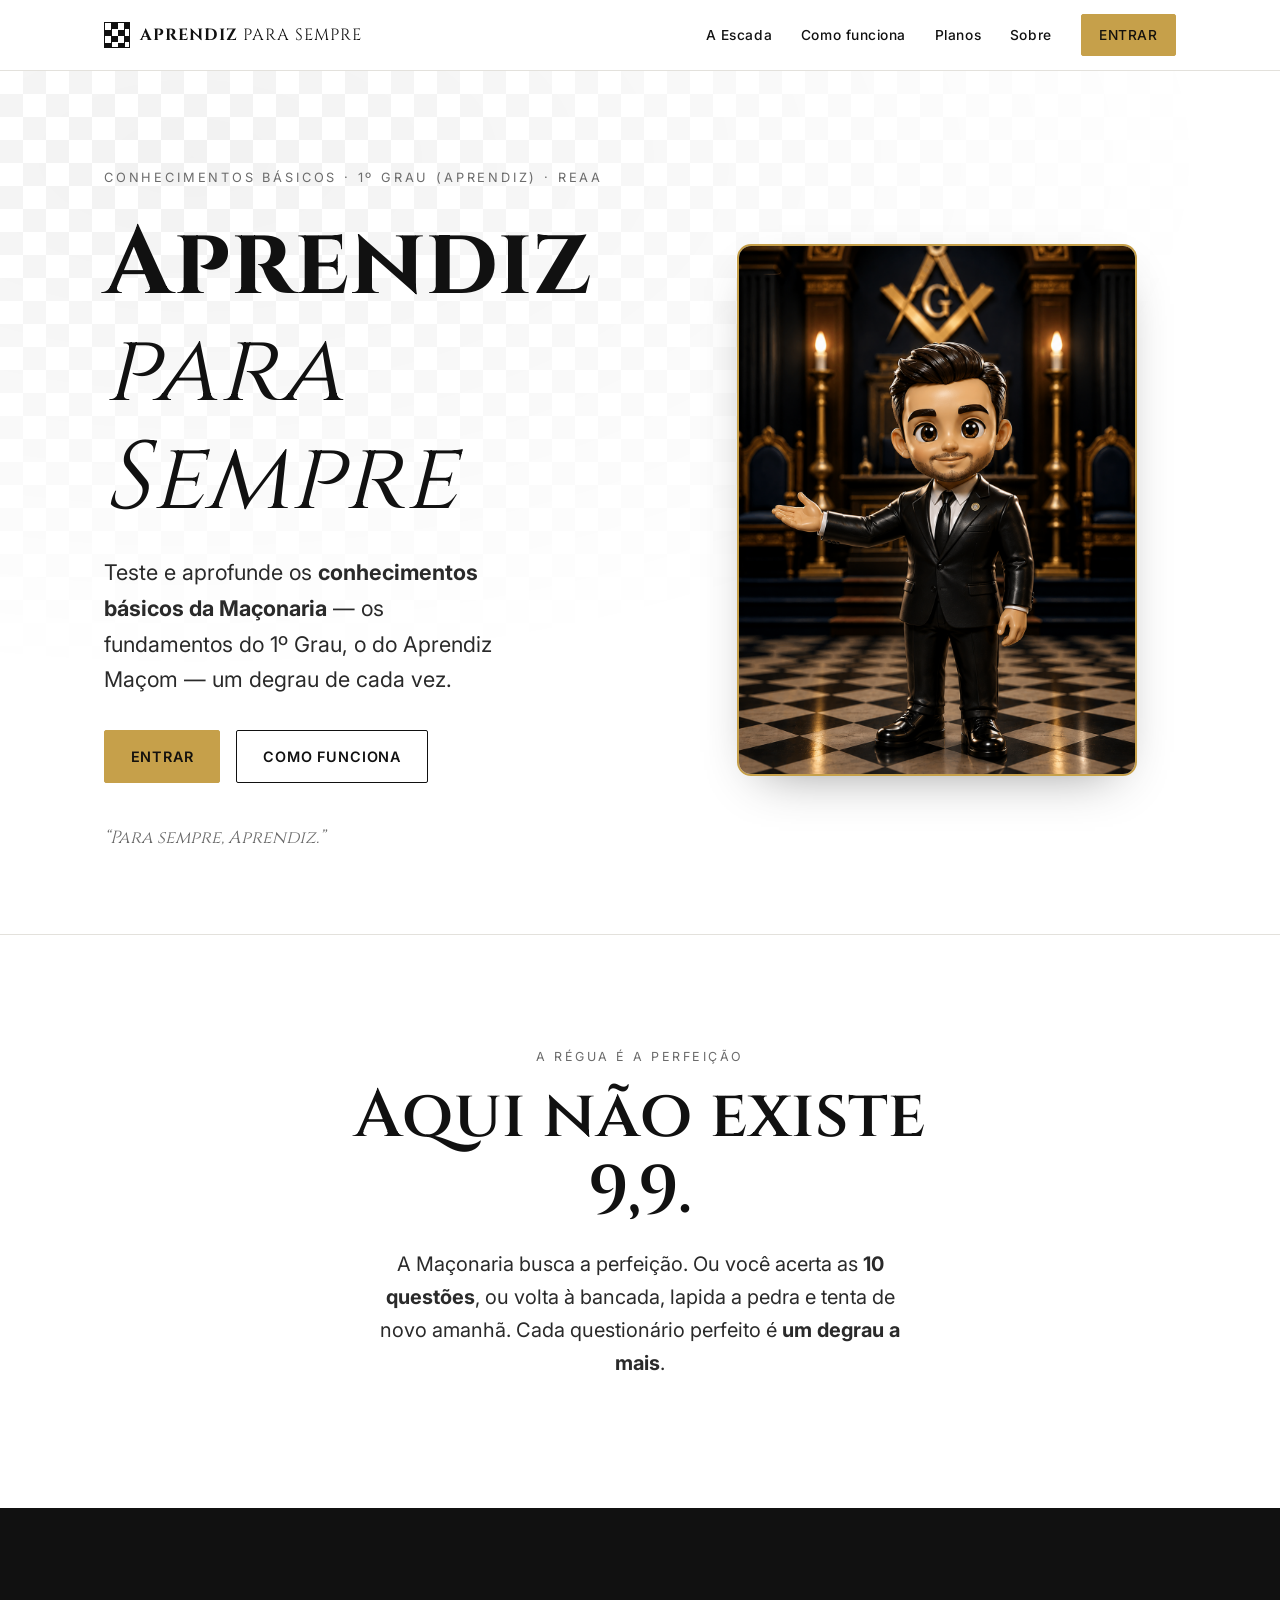
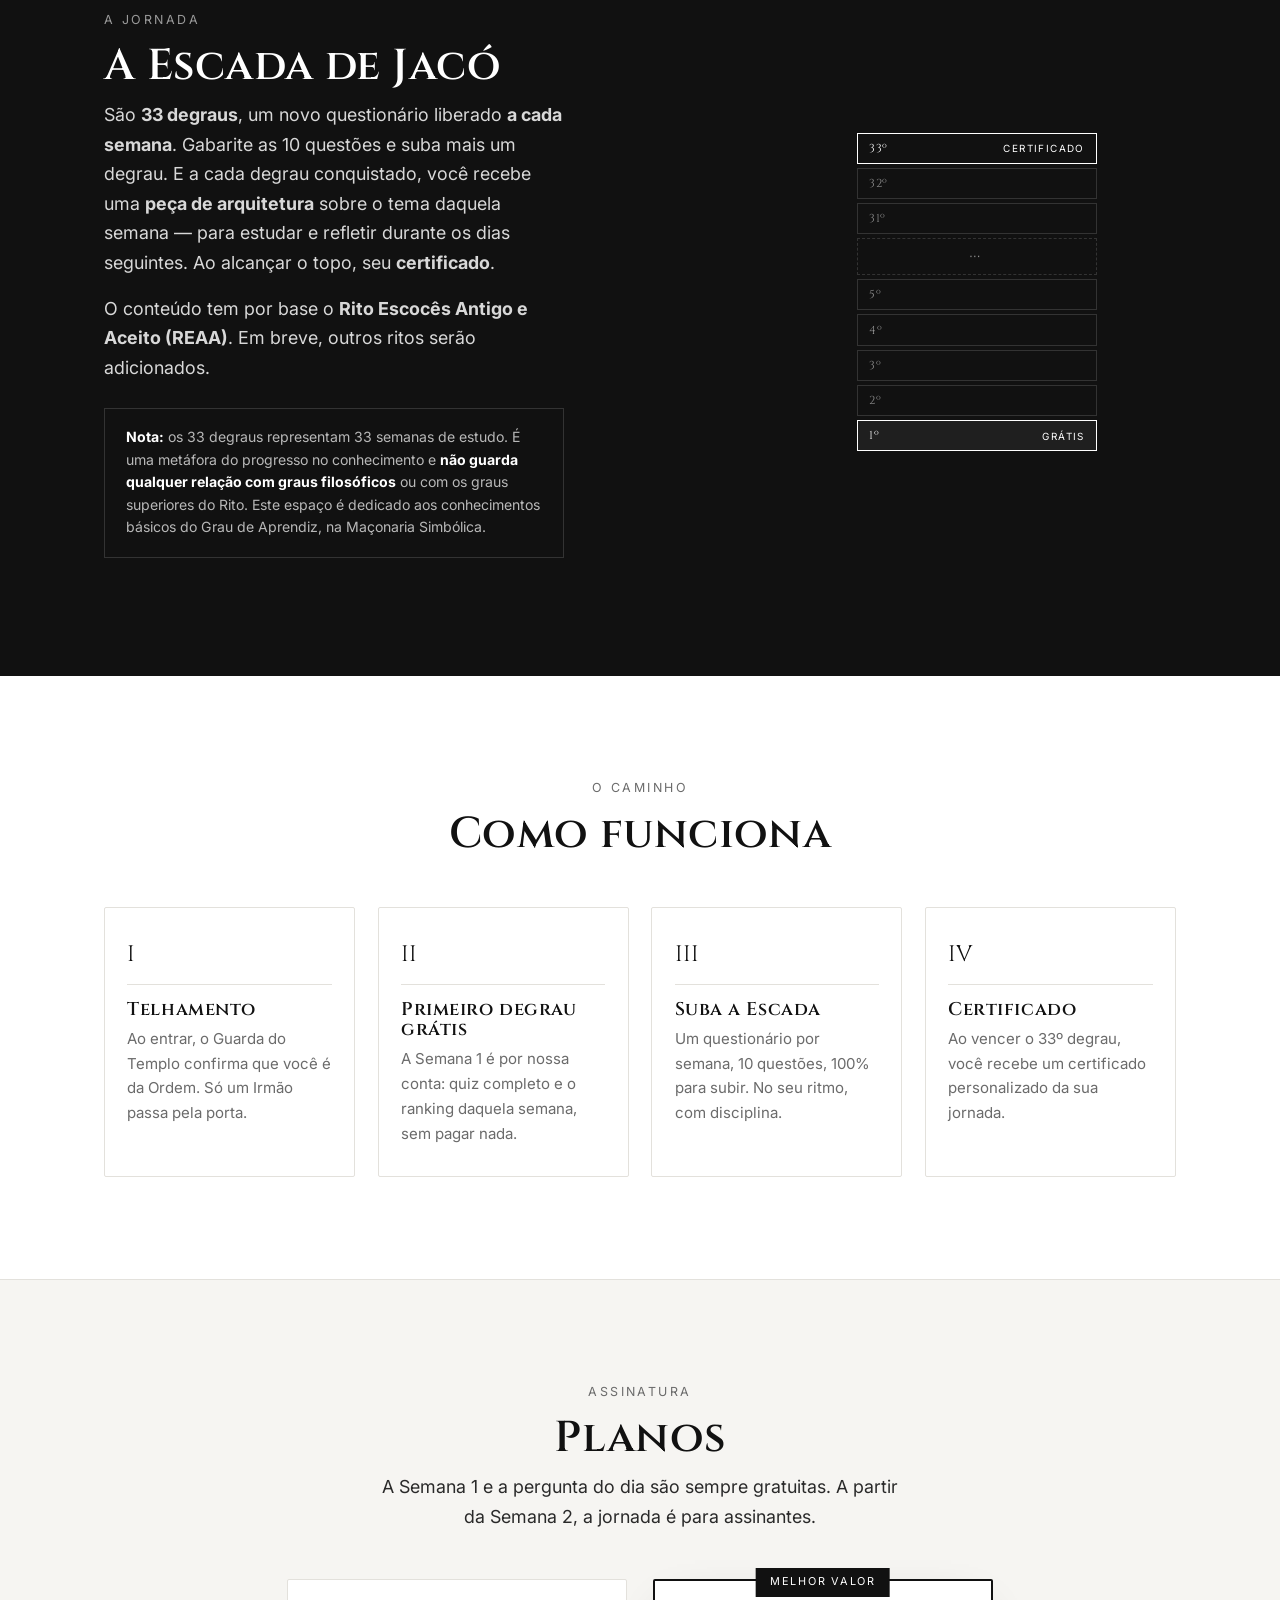
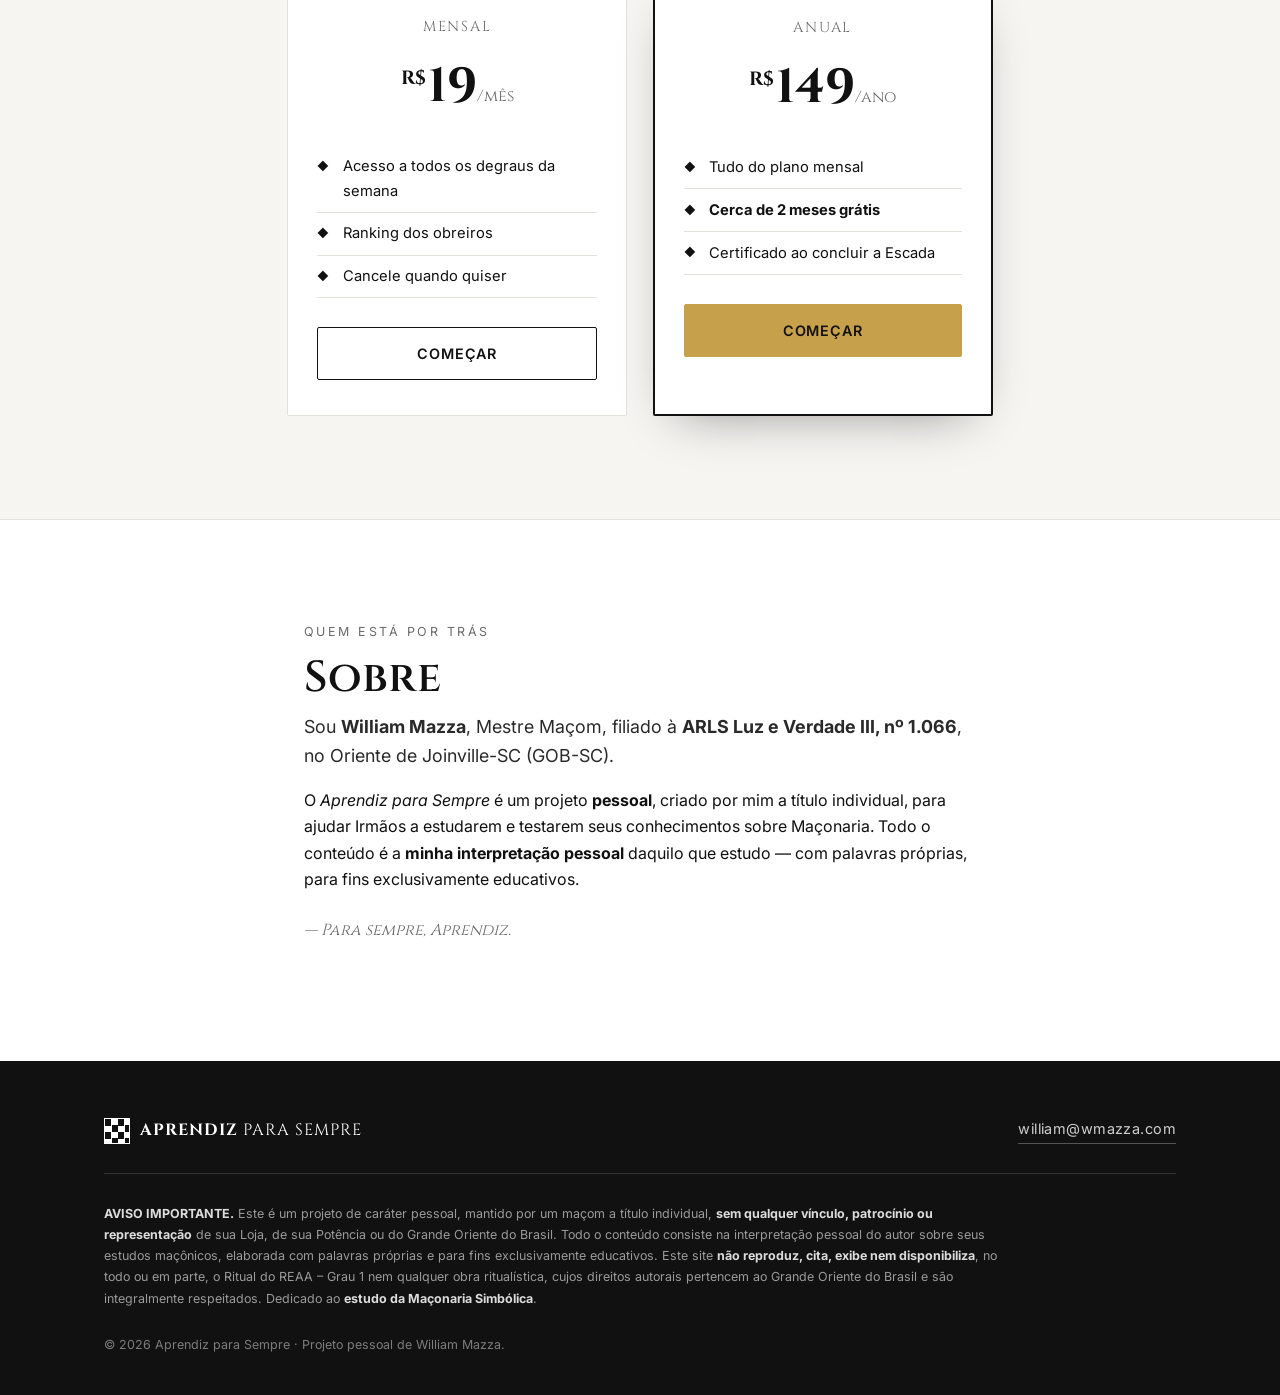
==== index.html @ 46feee05 "Aprendiz para Sempre — site inicial (landing + app)" ====
<!DOCTYPE html>
<html lang="pt-BR">
<head>
  <meta charset="UTF-8" />
  <meta name="viewport" content="width=device-width, initial-scale=1.0" />
  <title>Aprendiz para Sempre — Teste seus conhecimentos sobre Maçonaria</title>
  <meta name="description" content="Teste e aprofunde seus conhecimentos sobre Maçonaria, um degrau de cada vez. Projeto pessoal para Irmãos, dedicado ao estudo da Maçonaria Simbólica." />
  <link rel="icon" href="data:image/svg+xml,%3Csvg xmlns='http://www.w3.org/2000/svg' viewBox='0 0 100 100'%3E%3Crect width='100' height='100' fill='%23111'/%3E%3Crect width='50' height='50' fill='%23fff'/%3E%3Crect x='50' y='50' width='50' height='50' fill='%23fff'/%3E%3C/svg%3E" />
  <link rel="preconnect" href="https://fonts.googleapis.com" />
  <link rel="preconnect" href="https://fonts.gstatic.com" crossorigin />
  <link href="https://fonts.googleapis.com/css2?family=Cinzel:wght@400;600;700&family=Inter:wght@400;500;600;700&display=swap" rel="stylesheet" />
  <link rel="stylesheet" href="assets/css/styles.css" />
</head>
<body>
  <!-- ===== NAV ===== -->
  <header class="nav" id="top">
    <div class="container nav__inner">
      <a href="#top" class="brand" aria-label="Aprendiz para Sempre — início">
        <span class="brand__mark" aria-hidden="true"></span>
        <span class="brand__name">Aprendiz<span class="brand__thin"> para Sempre</span></span>
      </a>

      <nav class="nav__links" id="navLinks">
        <a href="#escada">A Escada</a>
        <a href="#como-funciona">Como funciona</a>
        <a href="#planos">Planos</a>
        <a href="#sobre">Sobre</a>
        <a href="app.html" class="btn btn--solid btn--sm">Entrar</a>
      </nav>

      <button class="nav__toggle" id="navToggle" aria-label="Abrir menu" aria-expanded="false">
        <span></span><span></span><span></span>
      </button>
    </div>
  </header>

  <!-- ===== HERO ===== -->
  <section class="hero">
    <div class="hero__mosaic" aria-hidden="true"></div>
    <div class="container hero__inner">
      <div class="hero__text">
        <p class="kicker">Conhecimentos básicos &middot; 1º Grau (Aprendiz) &middot; REAA</p>
        <h1 class="hero__title">Aprendiz<br /><em>para Sempre</em></h1>
        <p class="hero__lead">
          Teste e aprofunde os <strong>conhecimentos básicos da Maçonaria</strong> —
          os fundamentos do 1º Grau, o do Aprendiz Maçom — um degrau de cada vez.
        </p>
        <div class="hero__actions">
          <a href="app.html" class="btn btn--solid">Entrar</a>
          <a href="#como-funciona" class="btn btn--ghost">Como funciona</a>
        </div>
        <p class="hero__sig">“Para sempre, Aprendiz.”</p>
      </div>
      <div class="hero__art">
        <img src="assets/img/mascote.png" alt="Mascote do Aprendiz para Sempre — jovem maçom de terno com avental branco" />
      </div>
    </div>
  </section>

  <!-- ===== PERFEIÇÃO / 100% ===== -->
  <section class="section section--perfeicao">
    <div class="container narrow center">
      <p class="eyebrow">A régua é a perfeição</p>
      <h2 class="big-quote">Aqui não existe 9,9.</h2>
      <p class="lead">
        A Maçonaria busca a perfeição. Ou você acerta as <strong>10 questões</strong>,
        ou volta à bancada, lapida a pedra e tenta de novo amanhã.
        Cada questionário perfeito é <strong>um degrau a mais</strong>.
      </p>
    </div>
  </section>

  <!-- ===== ESCADA ===== -->
  <section class="section section--dark" id="escada">
    <div class="container escada">
      <div class="escada__text">
        <p class="eyebrow">A jornada</p>
        <h2>A Escada de Jacó</h2>
        <p class="lead">
          São <strong>33 degraus</strong>, um novo questionário liberado
          <strong>a cada semana</strong>. Gabarite as 10 questões e suba mais um degrau.
          E a cada degrau conquistado, você recebe uma <strong>peça de arquitetura</strong>
          sobre o tema daquela semana — para estudar e refletir durante os dias seguintes.
          Ao alcançar o topo, seu <strong>certificado</strong>.
        </p>
        <p class="lead">
          O conteúdo tem por base o <strong>Rito Escocês Antigo e Aceito (REAA)</strong>.
          Em breve, outros ritos serão adicionados.
        </p>
        <p class="fineprint">
          <strong>Nota:</strong> os 33 degraus representam 33 semanas de estudo.
          É uma metáfora do progresso no conhecimento e <strong>não guarda qualquer
          relação com graus filosóficos</strong> ou com os graus superiores do Rito.
          Este espaço é dedicado aos conhecimentos básicos do Grau de Aprendiz, na Maçonaria Simbólica.
        </p>
      </div>
      <div class="escada__ladder" aria-hidden="true">
        <div class="ladder" id="ladder"></div>
      </div>
    </div>
  </section>

  <!-- ===== COMO FUNCIONA ===== -->
  <section class="section" id="como-funciona">
    <div class="container">
      <div class="center">
        <p class="eyebrow">O caminho</p>
        <h2>Como funciona</h2>
      </div>
      <ol class="steps">
        <li class="step">
          <span class="step__num">I</span>
          <h3>Telhamento</h3>
          <p>Ao entrar, o Guarda do Templo confirma que você é da Ordem. Só um Irmão passa pela porta.</p>
        </li>
        <li class="step">
          <span class="step__num">II</span>
          <h3>Primeiro degrau grátis</h3>
          <p>A Semana 1 é por nossa conta: quiz completo e o ranking daquela semana, sem pagar nada.</p>
        </li>
        <li class="step">
          <span class="step__num">III</span>
          <h3>Suba a Escada</h3>
          <p>Um questionário por semana, 10 questões, 100% para subir. No seu ritmo, com disciplina.</p>
        </li>
        <li class="step">
          <span class="step__num">IV</span>
          <h3>Certificado</h3>
          <p>Ao vencer o 33º degrau, você recebe um certificado personalizado da sua jornada.</p>
        </li>
      </ol>
    </div>
  </section>

  <!-- ===== PLANOS ===== -->
  <section class="section section--muted" id="planos">
    <div class="container">
      <div class="center">
        <p class="eyebrow">Assinatura</p>
        <h2>Planos</h2>
        <p class="lead center-lead">A Semana 1 e a pergunta do dia são sempre gratuitas. A partir da Semana 2, a jornada é para assinantes.</p>
      </div>
      <div class="plans">
        <div class="plan">
          <p class="plan__name">Mensal</p>
          <p class="plan__price"><span class="plan__cur">R$</span>19<span class="plan__per">/mês</span></p>
          <ul class="plan__list">
            <li>Acesso a todos os degraus da semana</li>
            <li>Ranking dos obreiros</li>
            <li>Cancele quando quiser</li>
          </ul>
          <a href="app.html" class="btn btn--ghost">Começar</a>
        </div>
        <div class="plan plan--featured">
          <p class="plan__badge">Melhor valor</p>
          <p class="plan__name">Anual</p>
          <p class="plan__price"><span class="plan__cur">R$</span>149<span class="plan__per">/ano</span></p>
          <ul class="plan__list">
            <li>Tudo do plano mensal</li>
            <li><strong>Cerca de 2 meses grátis</strong></li>
            <li>Certificado ao concluir a Escada</li>
          </ul>
          <a href="app.html" class="btn btn--solid">Começar</a>
        </div>
      </div>
    </div>
  </section>

  <!-- ===== SOBRE ===== -->
  <section class="section" id="sobre">
    <div class="container narrow">
      <p class="eyebrow">Quem está por trás</p>
      <h2>Sobre</h2>
      <p class="lead">
        Sou <strong>William Mazza</strong>, Mestre Maçom, filiado à
        <strong>ARLS Luz e Verdade III, nº 1.066</strong>, no Oriente de Joinville-SC (GOB-SC).
      </p>
      <p>
        O <em>Aprendiz para Sempre</em> é um projeto <strong>pessoal</strong>, criado por mim a título
        individual, para ajudar Irmãos a estudarem e testarem seus conhecimentos sobre Maçonaria.
        Todo o conteúdo é a <strong>minha interpretação pessoal</strong> daquilo que estudo — com palavras
        próprias, para fins exclusivamente educativos.
      </p>
      <p class="sig-line">— Para sempre, Aprendiz.</p>
    </div>
  </section>

  <!-- ===== FOOTER / AVISO LEGAL ===== -->
  <footer class="footer">
    <div class="container">
      <div class="footer__top">
        <a href="#top" class="brand brand--footer">
          <span class="brand__mark" aria-hidden="true"></span>
          <span class="brand__name">Aprendiz<span class="brand__thin"> para Sempre</span></span>
        </a>
        <a href="mailto:william@wmazza.com" class="footer__mail">william@wmazza.com</a>
      </div>

      <p class="aviso">
        <strong>AVISO IMPORTANTE.</strong> Este é um projeto de caráter pessoal, mantido por um maçom a
        título individual, <strong>sem qualquer vínculo, patrocínio ou representação</strong> de sua Loja,
        de sua Potência ou do Grande Oriente do Brasil. Todo o conteúdo consiste na interpretação pessoal
        do autor sobre seus estudos maçônicos, elaborada com palavras próprias e para fins
        exclusivamente educativos. Este site <strong>não reproduz, cita, exibe nem disponibiliza</strong>,
        no todo ou em parte, o Ritual do REAA – Grau 1 nem qualquer obra ritualística, cujos direitos
        autorais pertencem ao Grande Oriente do Brasil e são integralmente respeitados. Dedicado
        ao <strong>estudo da Maçonaria Simbólica</strong>.
      </p>

      <p class="footer__legal">
        &copy; <span id="year"></span> Aprendiz para Sempre &middot; Projeto pessoal de William Mazza.
      </p>
    </div>
  </footer>

  <!-- toast -->
  <div class="toast" id="toast" role="status" aria-live="polite"></div>

  <script src="assets/js/main.js"></script>
</body>
</html>
---- assets/css/styles.css ----
/* =========================================================
   Aprendiz para Sempre — Piso Mosaico (preto & branco)
   ========================================================= */

:root {
  --ink: #111111;
  --ink-soft: #2a2a2a;
  --paper: #ffffff;
  --paper-warm: #f6f5f2;
  --gray: #6b6b6b;
  --gray-line: #e3e1dc;
  --gray-line-dark: #333333;
  --max: 1120px;

  --font-display: "Cinzel", Georgia, serif;
  --font-body: "Inter", system-ui, -apple-system, Segoe UI, Roboto, sans-serif;

  --shadow: 0 18px 50px -24px rgba(0, 0, 0, 0.45);
  --radius: 2px;

  --gold: #c6a04a;
  --gold-dark: #a9863a;
}

* { box-sizing: border-box; }

html { scroll-behavior: smooth; }

body {
  margin: 0;
  font-family: var(--font-body);
  color: var(--ink);
  background: var(--paper);
  line-height: 1.65;
  -webkit-font-smoothing: antialiased;
  text-rendering: optimizeLegibility;
}

h1, h2, h3 { font-family: var(--font-display); font-weight: 600; line-height: 1.12; letter-spacing: 0.01em; }
h2 { font-size: clamp(1.9rem, 4vw, 2.7rem); margin: 0 0 0.6rem; }
h3 { font-size: 1.15rem; margin: 0 0 0.4rem; letter-spacing: 0.03em; }
p { margin: 0 0 1rem; }
a { color: inherit; text-decoration: none; }

.container { width: 100%; max-width: var(--max); margin: 0 auto; padding: 0 1.5rem; }
.narrow { max-width: 720px; }
.center { text-align: center; }

/* ---------- Buttons ---------- */
.btn {
  display: inline-flex; align-items: center; justify-content: center;
  gap: 0.5rem;
  padding: 0.85rem 1.6rem;
  font-family: var(--font-body);
  font-weight: 600; font-size: 0.9rem;
  letter-spacing: 0.06em; text-transform: uppercase;
  border: 1.5px solid var(--ink);
  border-radius: var(--radius);
  cursor: pointer;
  transition: transform .15s ease, background .2s ease, color .2s ease;
}
.btn--sm { padding: 0.55rem 1.1rem; font-size: 0.78rem; }
.btn--solid { background: var(--gold); color: #14110d; border-color: var(--gold); }
.btn--solid:hover { transform: translateY(-2px); background: var(--gold-dark); border-color: var(--gold-dark); }
.btn--ghost { background: transparent; color: var(--ink); }
.btn--ghost:hover { background: var(--gold); color: #14110d; border-color: var(--gold); transform: translateY(-2px); }

/* ---------- Brand ---------- */
.brand { display: inline-flex; align-items: center; gap: 0.65rem; }
.brand__mark {
  width: 26px; height: 26px; flex: none;
  background:
    conic-gradient(var(--ink) 0 25%, var(--paper) 0 50%, var(--ink) 0 75%, var(--paper) 0 100%);
  background-size: 13px 13px;
  border: 1.5px solid var(--ink);
}
.brand__name { font-family: var(--font-display); font-weight: 700; letter-spacing: 0.06em; font-size: 1.02rem; text-transform: uppercase; }
.brand__thin { font-weight: 400; }

/* ---------- Nav ---------- */
.nav {
  position: sticky; top: 0; z-index: 50;
  background: rgba(255, 255, 255, 0.9);
  backdrop-filter: blur(10px);
  border-bottom: 1px solid var(--gray-line);
}
.nav__inner { display: flex; align-items: center; justify-content: space-between; height: 70px; }
.nav__links { display: flex; align-items: center; gap: 1.8rem; }
.nav__links a { font-size: 0.86rem; letter-spacing: 0.04em; font-weight: 500; }
.nav__links a:not(.btn):hover { opacity: 0.6; }
.nav__toggle { display: none; background: none; border: 0; cursor: pointer; padding: 8px; }
.nav__toggle span { display: block; width: 24px; height: 2px; background: var(--ink); margin: 5px 0; transition: 0.25s; }

/* ---------- Hero ---------- */
.hero { position: relative; overflow: hidden; border-bottom: 1px solid var(--gray-line); }
.hero__mosaic {
  position: absolute; inset: 0;
  background:
    repeating-conic-gradient(var(--ink) 0% 25%, var(--paper) 0% 50%);
  background-size: 46px 46px;
  opacity: 0.05;
  -webkit-mask-image: radial-gradient(120% 90% at 15% 10%, #000 0%, transparent 70%);
  mask-image: radial-gradient(120% 90% at 15% 10%, #000 0%, transparent 70%);
}
.hero__inner { position: relative; display: grid; grid-template-columns: 1.05fr 0.95fr; gap: clamp(2rem, 5vw, 4rem); align-items: center; padding: clamp(3rem, 8vw, 6rem) 1.5rem clamp(3rem, 7vw, 5rem); }
.hero__text { max-width: 560px; }
.hero__art { display: flex; justify-content: center; }
.hero__art img { width: 100%; max-width: 400px; display: block; border: 2px solid var(--gold); border-radius: 14px; box-shadow: var(--shadow); }
.kicker { font-size: 0.8rem; letter-spacing: 0.22em; text-transform: uppercase; color: var(--gray); margin-bottom: 1.4rem; }
.hero__title { font-size: clamp(3rem, 9vw, 6rem); font-weight: 700; margin: 0 0 1.4rem; }
.hero__title em { font-weight: 400; font-style: italic; }
.hero__lead { font-size: clamp(1.05rem, 2.3vw, 1.35rem); max-width: 30ch; color: var(--ink-soft); margin-bottom: 2rem; }
.hero__actions { display: flex; flex-wrap: wrap; gap: 1rem; margin-bottom: 2.6rem; }
.hero__sig { font-family: var(--font-display); font-style: italic; font-size: 1.1rem; color: var(--gray); margin: 0; }

/* ---------- Sections ---------- */
.section { padding: clamp(3.5rem, 8vw, 6.5rem) 0; }
.eyebrow { font-size: 0.78rem; letter-spacing: 0.2em; text-transform: uppercase; color: var(--gray); margin-bottom: 0.7rem; }
.lead { font-size: 1.12rem; color: var(--ink-soft); }
.center-lead { max-width: 48ch; margin: 0.5rem auto 0; }
.section--muted { background: var(--paper-warm); border-top: 1px solid var(--gray-line); border-bottom: 1px solid var(--gray-line); }

/* Perfeição */
.section--perfeicao { padding: clamp(3.5rem, 9vw, 7rem) 0; }
.big-quote { font-size: clamp(2.4rem, 7vw, 4.2rem); margin-bottom: 1.2rem; }
.section--perfeicao .lead { font-size: 1.25rem; max-width: 40ch; margin-inline: auto; }

/* ---------- Escada (dark) ---------- */
.section--dark { background: var(--ink); color: var(--paper); }
.section--dark .eyebrow { color: #9a9a9a; }
.section--dark .lead { color: #d8d8d8; }
.escada { display: grid; grid-template-columns: 1.2fr 0.8fr; gap: clamp(2rem, 6vw, 5rem); align-items: center; }
.escada__text { max-width: 46ch; }
.fineprint {
  margin-top: 1.6rem; padding: 1.1rem 1.3rem;
  border: 1px solid var(--gray-line-dark);
  font-size: 0.88rem; color: #b8b8b8; line-height: 1.6;
}
.fineprint strong { color: #fff; }

/* Ladder graphic */
.escada__ladder { display: flex; justify-content: center; }
.ladder { display: flex; flex-direction: column-reverse; gap: 4px; width: 100%; max-width: 240px; }
.rung {
  display: flex; align-items: center; justify-content: space-between;
  padding: 0.32rem 0.7rem;
  border: 1px solid var(--gray-line-dark);
  font-size: 0.72rem; letter-spacing: 0.05em; color: #8f8f8f;
  transition: 0.3s;
}
.rung__n { font-family: var(--font-display); }
.rung--free { border-color: #fff; color: #fff; background: rgba(255,255,255,0.06); }
.rung--top { border-color: #fff; color: #fff; }
.rung--gap { justify-content: center; border-style: dashed; color: #8f8f8f; letter-spacing: 0.35em; padding: 0.5rem; }
.rung__tag { font-size: 0.62rem; letter-spacing: 0.14em; text-transform: uppercase; }

/* ---------- Steps ---------- */
.steps { list-style: none; padding: 0; margin: 3rem 0 0; display: grid; grid-template-columns: repeat(4, 1fr); gap: 1.4rem; }
.step { padding: 1.8rem 1.4rem; border: 1px solid var(--gray-line); border-radius: var(--radius); background: var(--paper); }
.step__num { font-family: var(--font-display); font-size: 1.4rem; display: block; margin-bottom: 0.9rem; padding-bottom: 0.7rem; border-bottom: 1px solid var(--gray-line); }
.step p { margin: 0; color: var(--gray); font-size: 0.94rem; }

/* ---------- Plans ---------- */
.plans { display: grid; grid-template-columns: repeat(2, minmax(0, 340px)); gap: 1.6rem; justify-content: center; margin-top: 3rem; }
.plan { position: relative; padding: 2.2rem 1.8rem; border: 1px solid var(--gray-line); border-radius: var(--radius); background: var(--paper); text-align: center; }
.plan--featured { border: 2px solid var(--ink); box-shadow: var(--shadow); }
.plan__badge { position: absolute; top: -0.85rem; left: 50%; transform: translateX(-50%); background: var(--ink); color: var(--paper); font-size: 0.68rem; letter-spacing: 0.16em; text-transform: uppercase; padding: 0.35rem 0.9rem; }
.plan__name { font-family: var(--font-display); letter-spacing: 0.12em; text-transform: uppercase; font-size: 0.9rem; color: var(--gray); margin-bottom: 0.5rem; }
.plan__price { font-family: var(--font-display); font-size: 3rem; font-weight: 700; margin: 0 0 1.2rem; }
.plan__cur { font-size: 1.2rem; vertical-align: super; margin-right: 2px; }
.plan__per { font-size: 1rem; font-weight: 400; color: var(--gray); }
.plan__list { list-style: none; padding: 0; margin: 0 0 1.8rem; text-align: left; }
.plan__list li { padding: 0.55rem 0 0.55rem 1.6rem; border-bottom: 1px solid var(--gray-line); font-size: 0.92rem; position: relative; }
.plan__list li::before { content: "◆"; position: absolute; left: 0; font-size: 0.7rem; top: 0.7rem; }
.plan .btn { width: 100%; }

/* ---------- Sobre ---------- */
.sig-line { font-family: var(--font-display); font-style: italic; color: var(--gray); margin-top: 1.5rem; }

/* ---------- Footer ---------- */
.footer { background: var(--ink); color: #cfcfcf; padding: 3.5rem 0 2.5rem; }
.footer__top { display: flex; flex-wrap: wrap; align-items: center; justify-content: space-between; gap: 1rem; padding-bottom: 1.8rem; border-bottom: 1px solid var(--gray-line-dark); margin-bottom: 1.8rem; }
.footer .brand__name, .footer .brand__mark { color: #fff; }
.footer .brand__mark { border-color: #fff; background: conic-gradient(#fff 0 25%, var(--ink) 0 50%, #fff 0 75%, var(--ink) 0 100%); background-size: 13px 13px; }
.footer .brand__name { color: #fff; }
.footer__mail { font-size: 0.9rem; letter-spacing: 0.03em; border-bottom: 1px solid #555; padding-bottom: 2px; }
.footer__mail:hover { color: #fff; border-color: #fff; }
.aviso { font-size: 0.78rem; line-height: 1.7; color: #9a9a9a; max-width: 900px; }
.aviso strong { color: #dcdcdc; }
.footer__legal { font-size: 0.78rem; color: #7c7c7c; margin: 1.6rem 0 0; }

/* ---------- Toast ---------- */
.toast {
  position: fixed; left: 50%; bottom: 2rem; transform: translate(-50%, 2rem);
  background: var(--ink); color: #fff; padding: 0.9rem 1.4rem;
  font-size: 0.88rem; border: 1px solid #fff; border-radius: var(--radius);
  opacity: 0; pointer-events: none; transition: 0.3s; z-index: 100; max-width: 90vw; text-align: center;
}
.toast.show { opacity: 1; transform: translate(-50%, 0); }

/* ---------- Responsive ---------- */
@media (max-width: 860px) {
  .hero__inner { grid-template-columns: 1fr; text-align: center; }
  .hero__text { max-width: none; margin-inline: auto; }
  .hero__actions { justify-content: center; }
  .hero__lead { margin-inline: auto; }
  .hero__art img { max-width: 280px; }
  .escada { grid-template-columns: 1fr; }
  .escada__ladder { order: -1; }
  .ladder { max-width: 300px; margin-inline: auto; }
  .steps { grid-template-columns: repeat(2, 1fr); }
}
@media (max-width: 720px) {
  .nav__toggle { display: block; }
  .nav__links {
    position: absolute; top: 70px; left: 0; right: 0;
    flex-direction: column; align-items: stretch; gap: 0;
    background: var(--paper); border-bottom: 1px solid var(--gray-line);
    padding: 0.5rem 1.5rem 1.2rem;
    display: none;
  }
  .nav__links.open { display: flex; }
  .nav__links a { padding: 0.85rem 0; border-bottom: 1px solid var(--gray-line); }
  .nav__links .btn { margin-top: 0.8rem; }
}
@media (max-width: 520px) {
  .steps { grid-template-columns: 1fr; }
  .plans { grid-template-columns: 1fr; }
  .brand__thin { display: none; }
}

/* ---------- Dark mode (o mosaico se inverte) ---------- */
@media (prefers-color-scheme: dark) {
  :root {
    --ink: #f2f0ec; --ink-soft: #d6d3cd; --paper: #0e0e0e; --paper-warm: #161616;
    --gray: #9a9a9a; --gray-line: #2a2a2a; --gray-line-dark: #d0cec9;
  }
  body { background: var(--paper); }
  .nav { background: rgba(14,14,14,0.9); }
  .section--dark { background: #f2f0ec; color: #111; }
  .section--dark .lead { color: #333; }
  .section--dark .eyebrow { color: #555; }
  .fineprint { border-color: #ccc; color: #444; }
  .fineprint strong { color: #000; }
  .rung { border-color: #bbb; color: #555; }
  .rung--free, .rung--top { border-color: #111; color: #111; }
  .footer { background: #050505; }
  .step, .plan { background: #151515; }
  .app__card { background: #151515; }
  .app__form input, .app__input, .app__form fieldset { background: #111; }
}

/* ===================== APP (Porta do Templo) ===================== */
.app { min-height: calc(100vh - 71px); display: flex; align-items: flex-start; justify-content: center; padding: clamp(2rem, 6vw, 4.5rem) 1.5rem; }
.app__state[hidden] { display: none; }
.app__card { width: 100%; max-width: 460px; border: 1px solid var(--gray-line); border-radius: 12px; padding: clamp(1.8rem, 4vw, 2.6rem); background: var(--paper); box-shadow: var(--shadow); }
.app__card--wide { max-width: 620px; }
.app__title { font-size: clamp(1.6rem, 4vw, 2.2rem); margin: 0.3rem 0 0.5rem; }
.app__lead { color: var(--ink-soft); }
.app__hint { font-weight: 400; color: var(--gray); font-size: 0.85em; }
.app__link { border-bottom: 1px solid var(--gold); }
.btn-full { width: 100%; }

.app__divider { display: flex; align-items: center; gap: 0.8rem; color: var(--gray); font-size: 0.8rem; margin: 1.2rem 0; }
.app__divider::before, .app__divider::after { content: ""; height: 1px; background: var(--gray-line); flex: 1; }
.app__form-inline { display: flex; flex-direction: column; gap: 0.7rem; }
.app__input,
.app__form input[type="text"],
.app__form input[type="email"],
.app__form input[type="number"] {
  width: 100%; padding: 0.8rem 0.9rem; border: 1.5px solid var(--gray-line);
  border-radius: var(--radius); font-family: var(--font-body); font-size: 1rem;
  background: var(--paper); color: var(--ink);
}
.app__input:focus, .app__form input:focus { outline: none; border-color: var(--gold); }
.app__msg { font-size: 0.9rem; color: var(--gray); margin-top: 0.9rem; min-height: 1.2em; }

.app__form { display: flex; flex-direction: column; gap: 1.1rem; margin-top: 0.5rem; }
.app__form > label { display: flex; flex-direction: column; gap: 0.35rem; font-size: 0.9rem; font-weight: 500; }
.app__row { display: grid; grid-template-columns: 2fr 1fr; gap: 1rem; }
.app__form fieldset { border: 1px solid var(--gray-line); border-radius: var(--radius); padding: 0.6rem 1rem 0.9rem; margin: 0; }
.app__form legend { font-size: 0.78rem; letter-spacing: 0.08em; text-transform: uppercase; color: var(--gray); padding: 0 0.4rem; }
.opt { display: flex; align-items: center; gap: 0.6rem; padding: 0.45rem 0; font-weight: 400; cursor: pointer; }
.opt input, .tel-opt input, .app__check input { accent-color: var(--gold); flex: none; }
.app__check { display: flex; align-items: center; gap: 0.6rem; font-weight: 400; cursor: pointer; }

.tel-progress { font-size: 0.8rem; letter-spacing: 0.08em; text-transform: uppercase; color: var(--gray); margin-bottom: 0.6rem; }
.tel-timerbar { height: 4px; background: var(--gray-line); border-radius: 2px; overflow: hidden; margin-bottom: 1.4rem; }
.tel-timerbar span { display: block; height: 100%; width: 100%; background: var(--gold); }
.tel-question { font-family: var(--font-display); font-size: 1.25rem; margin-bottom: 1.1rem; }
.tel-opts { display: flex; flex-direction: column; gap: 0.5rem; }
.tel-opt { display: flex; align-items: center; gap: 0.7rem; padding: 0.8rem 1rem; border: 1.5px solid var(--gray-line); border-radius: var(--radius); cursor: pointer; transition: border-color 0.15s ease; }
.tel-opt:hover { border-color: var(--gold); }
.app__sig { font-family: var(--font-display); font-style: italic; color: var(--gray); margin-top: 1.4rem; }

.app__form select {
  width: 100%; padding: 0.8rem 0.9rem; border: 1.5px solid var(--gray-line);
  border-radius: var(--radius); font-family: var(--font-body); font-size: 1rem;
  background: var(--paper); color: var(--ink);
}
.app__form select:focus { outline: none; border-color: var(--gold); }
@media (prefers-color-scheme: dark) { .app__form select { background: #111; } }

@media (max-width: 520px) { .app__row { grid-template-columns: 1fr; } }

/* ===== Escada (hub) ===== */
.app__subtitle { font-family: var(--font-display); font-size: 1.25rem; margin: 2rem 0 0.9rem; }
.escada-app { display: flex; flex-direction: column; gap: 6px; margin: 1.2rem 0 1rem; }
.deg { display: flex; align-items: center; gap: 1rem; padding: 0.7rem 1rem; border: 1.5px solid var(--gray-line); border-radius: var(--radius); font-size: 0.9rem; }
.deg__n { font-family: var(--font-display); font-weight: 600; min-width: 3.2ch; }
.deg__label { color: var(--gray); font-size: 0.85rem; flex: 1; }
.deg__free { font-size: 0.62rem; text-transform: uppercase; letter-spacing: 0.1em; border: 1px solid var(--gold); color: var(--gold); padding: 0.1rem 0.4rem; border-radius: 2px; }
.deg__free--hidden { visibility: hidden; }
.deg--aprovado { border-color: var(--gold); background: rgba(198, 160, 74, 0.12); }
.deg--aprovado .deg__label { color: var(--gold); }
.deg--disponivel { border-color: var(--ink); cursor: pointer; transition: 0.15s; }
.deg--disponivel:hover { background: var(--ink); }
.deg--disponivel:hover .deg__n, .deg--disponivel:hover .deg__label { color: var(--paper); }
.deg--cooldown { opacity: 0.6; }
.deg--bloqueado_semana { opacity: 0.4; border-style: dashed; }
.deg--bloqueado_pago { opacity: 0.75; }

.rankrow { display: flex; align-items: center; gap: 0.8rem; padding: 0.7rem 0.2rem; border-bottom: 1px solid var(--gray-line); }
.rankrow__pos { font-family: var(--font-display); color: var(--gold); font-weight: 600; min-width: 2.6ch; }
.rankrow__main { flex: 1; min-width: 0; }
.rankrow__name { font-weight: 500; }
.rankrow__grau { font-size: 0.62rem; text-transform: uppercase; letter-spacing: 0.08em; color: var(--gray); border: 1px solid var(--gray-line); padding: 0.05rem 0.35rem; border-radius: 2px; margin-left: 0.3rem; white-space: nowrap; }
.rankrow__meta { font-size: 0.78rem; color: var(--gray); margin-top: 0.15rem; }
.rankrow__score { text-align: right; font-size: 0.75rem; color: var(--gray); white-space: nowrap; }
.rankrow__score strong { display: block; font-family: var(--font-display); font-size: 1.1rem; color: var(--ink); }
.rankrow__score span { display: block; margin-top: 0.15rem; }

/* ===== Abas do hub ===== */
.hubtabs { display: flex; gap: 0.2rem; border-bottom: 1px solid var(--gray-line); margin: 1.3rem 0 1.4rem; flex-wrap: wrap; }
.hubtab { background: none; border: none; padding: 0.7rem 0.9rem; font-family: var(--font-body); font-size: 0.9rem; font-weight: 500; color: var(--gray); cursor: pointer; border-bottom: 2px solid transparent; margin-bottom: -1px; }
.hubtab:hover { color: var(--ink); }
.hubtab.is-active { color: var(--ink); border-bottom-color: var(--gold); }
.hubpanel[hidden] { display: none; }

/* ===== Peças de arquitetura ===== */
.pecas { display: flex; flex-direction: column; gap: 0.5rem; margin-top: 1rem; }
.peca { display: flex; align-items: center; gap: 0.8rem; padding: 0.8rem 1rem; border: 1px solid var(--gray-line); border-radius: var(--radius); }
.peca__n { font-family: var(--font-display); font-weight: 600; min-width: 7.5ch; }
.peca__t { flex: 1; color: var(--ink-soft); font-size: 0.9rem; }
.peca__s { font-size: 0.68rem; text-transform: uppercase; letter-spacing: 0.08em; color: var(--gray); white-space: nowrap; }
.peca[data-peca] { cursor: pointer; transition: border-color 0.15s ease; }
.peca[data-peca]:hover { border-color: var(--gold); }
.peca-texto { margin-top: 1.3rem; line-height: 1.75; }
.peca-texto h3 { font-family: var(--font-display); font-size: 1.2rem; margin: 1.5rem 0 0.7rem; }
.peca-texto h4 { font-size: 1rem; margin: 1.3rem 0 0.4rem; }
.peca-texto p { margin: 0 0 1rem; color: var(--ink-soft); }
.peca-texto hr { border: none; border-top: 1px solid var(--gray-line); margin: 1.5rem 0; }
.peca-nota { font-size: 0.8rem; font-style: italic; color: var(--gray); margin: 1.2rem 0 0; padding-top: 0.8rem; border-top: 1px solid var(--gray-line); }
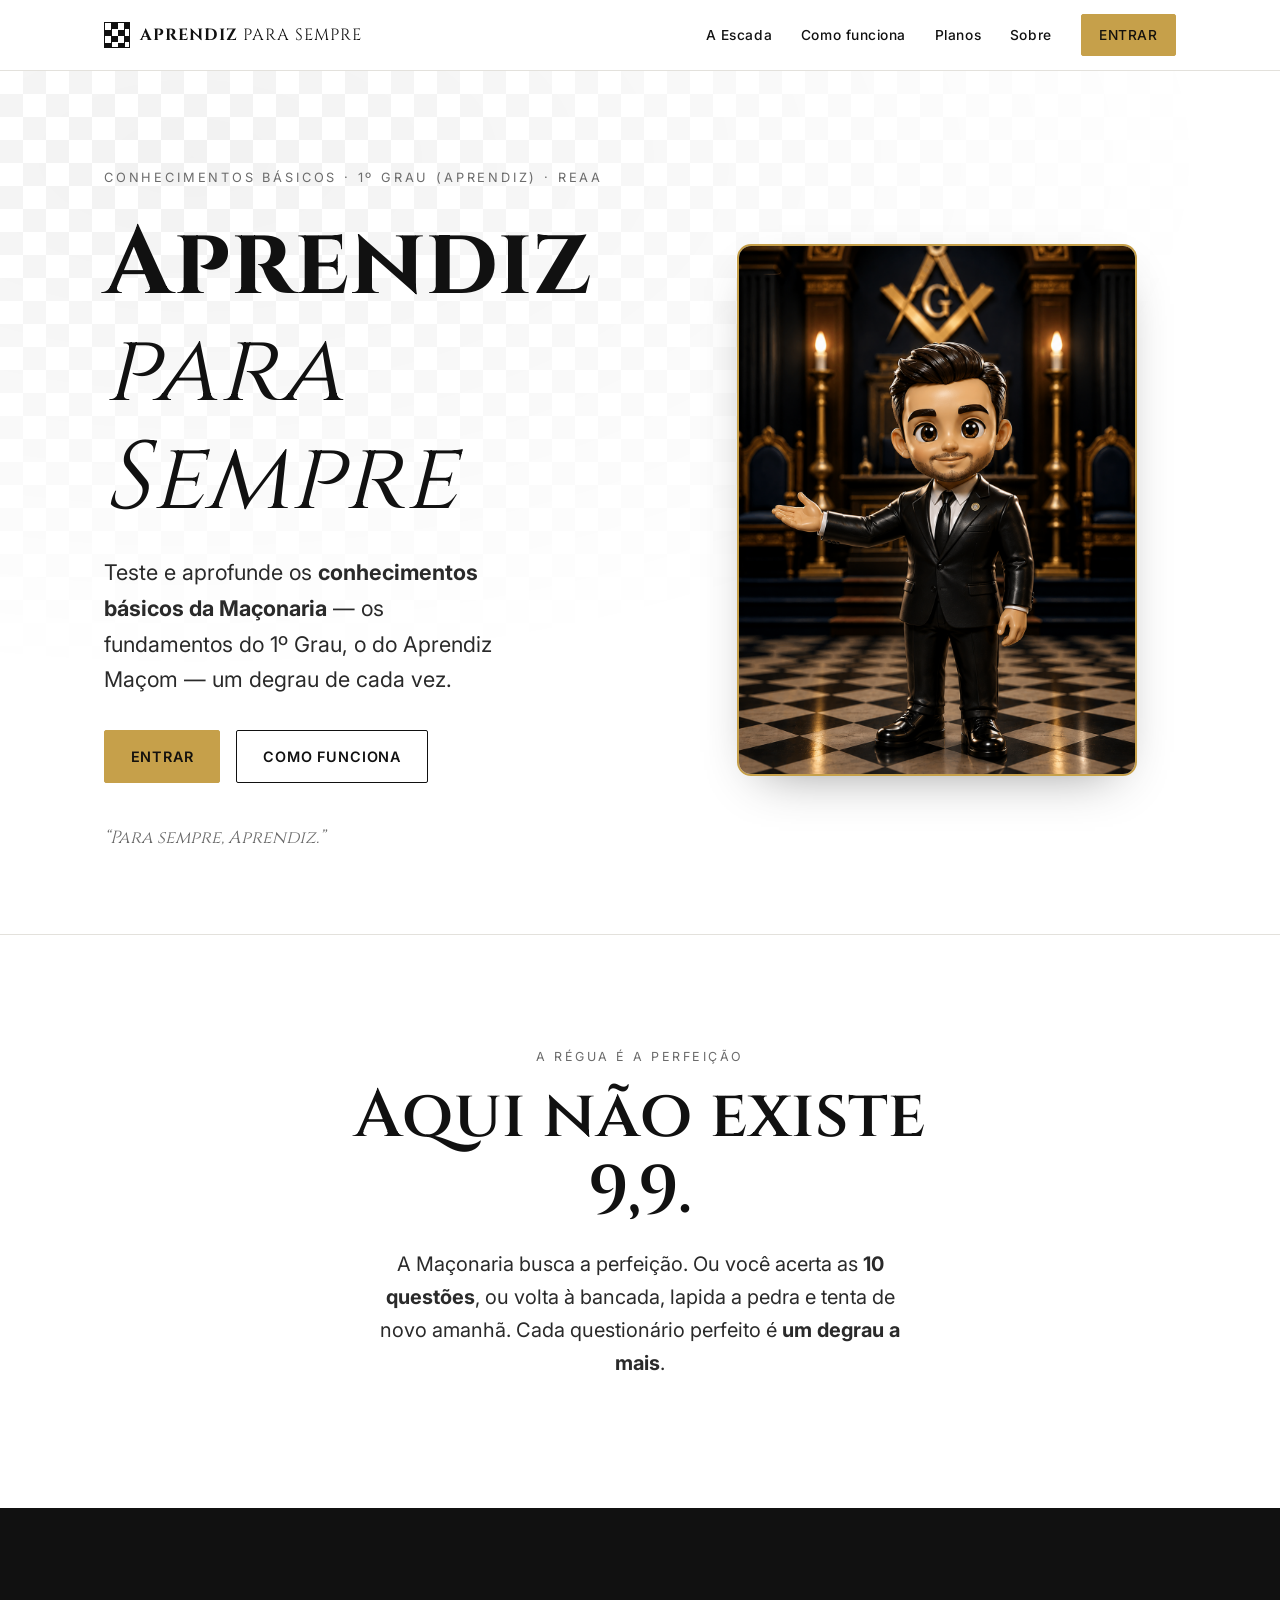
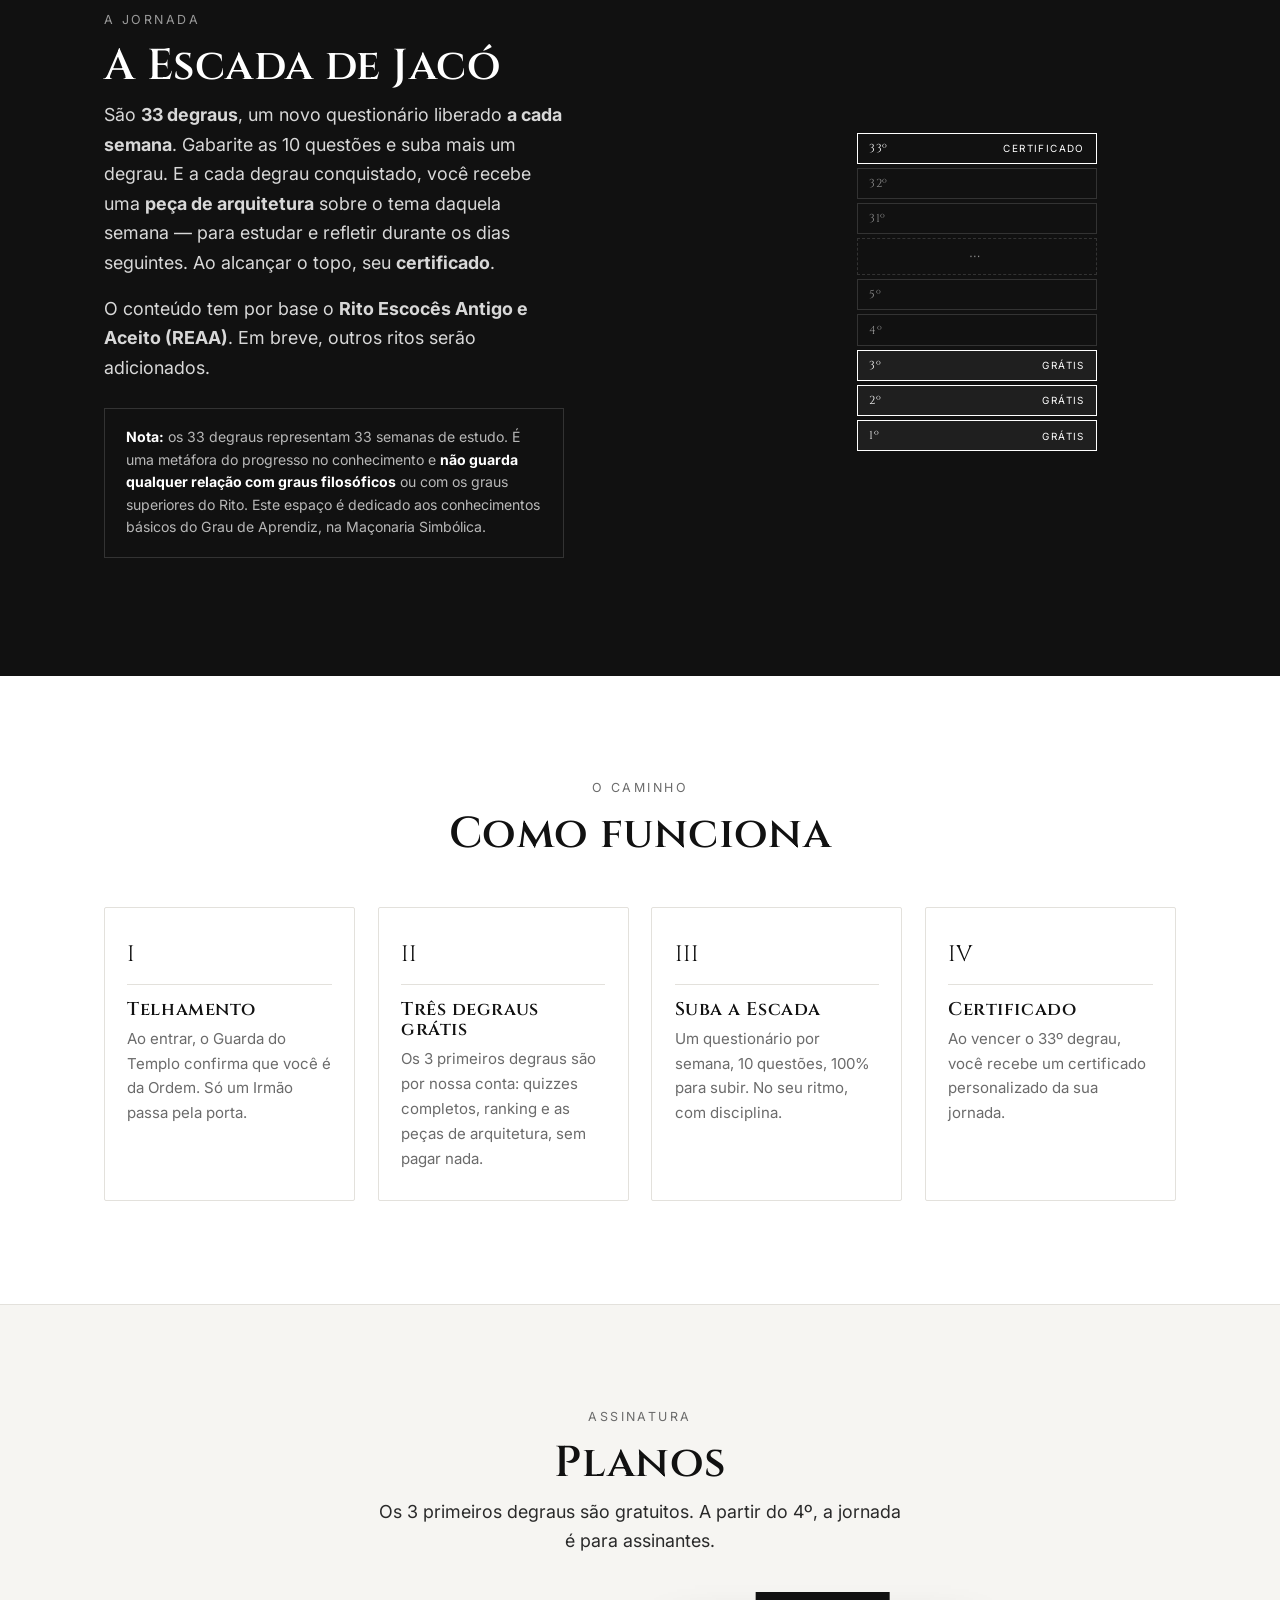
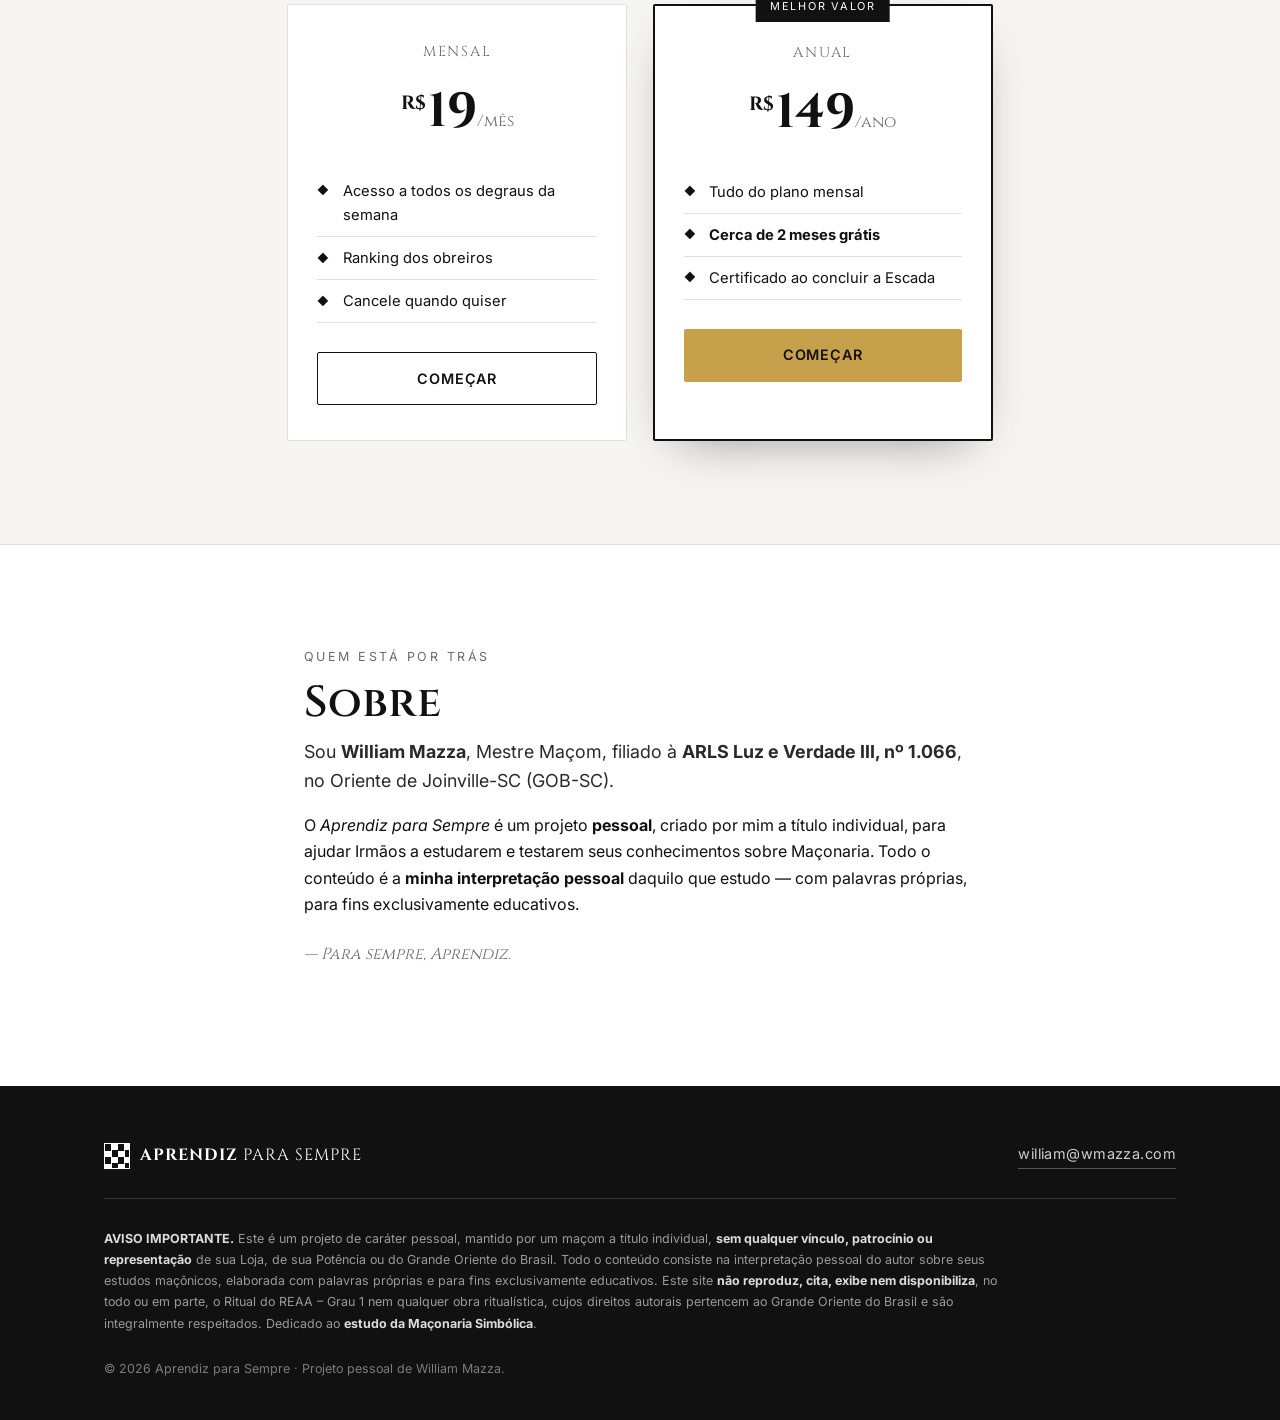
==== commit 87e88fd4: "Landing: 3 degraus gratis (era Semana 1)" ====
--- a/index.html
+++ b/index.html
@@ -115,8 +115,8 @@
         </li>
         <li class="step">
           <span class="step__num">II</span>
-          <h3>Primeiro degrau grátis</h3>
-          <p>A Semana 1 é por nossa conta: quiz completo e o ranking daquela semana, sem pagar nada.</p>
+          <h3>Três degraus grátis</h3>
+          <p>Os 3 primeiros degraus são por nossa conta: quizzes completos, ranking e as peças de arquitetura, sem pagar nada.</p>
         </li>
         <li class="step">
           <span class="step__num">III</span>
@@ -138,7 +138,7 @@
       <div class="center">
         <p class="eyebrow">Assinatura</p>
         <h2>Planos</h2>
-        <p class="lead center-lead">A Semana 1 e a pergunta do dia são sempre gratuitas. A partir da Semana 2, a jornada é para assinantes.</p>
+        <p class="lead center-lead">Os 3 primeiros degraus são gratuitos. A partir do 4º, a jornada é para assinantes.</p>
       </div>
       <div class="plans">
         <div class="plan">
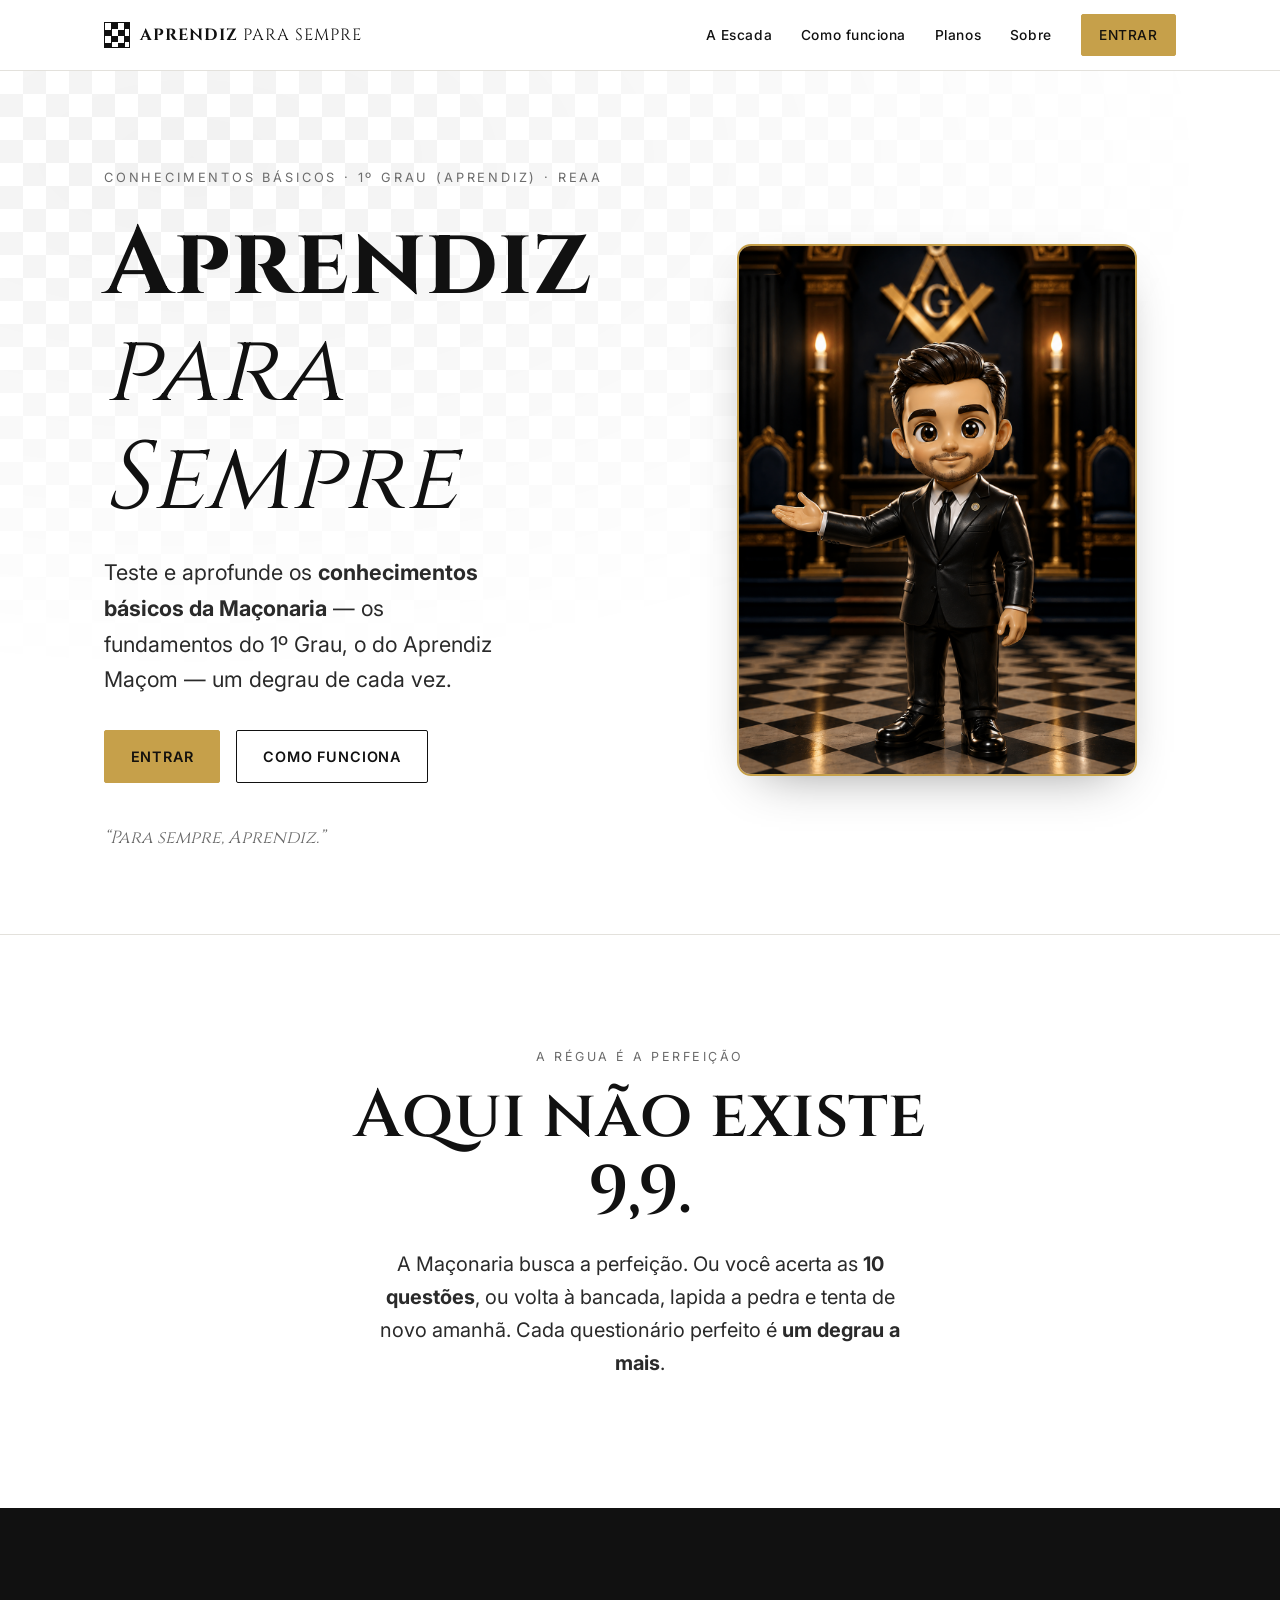
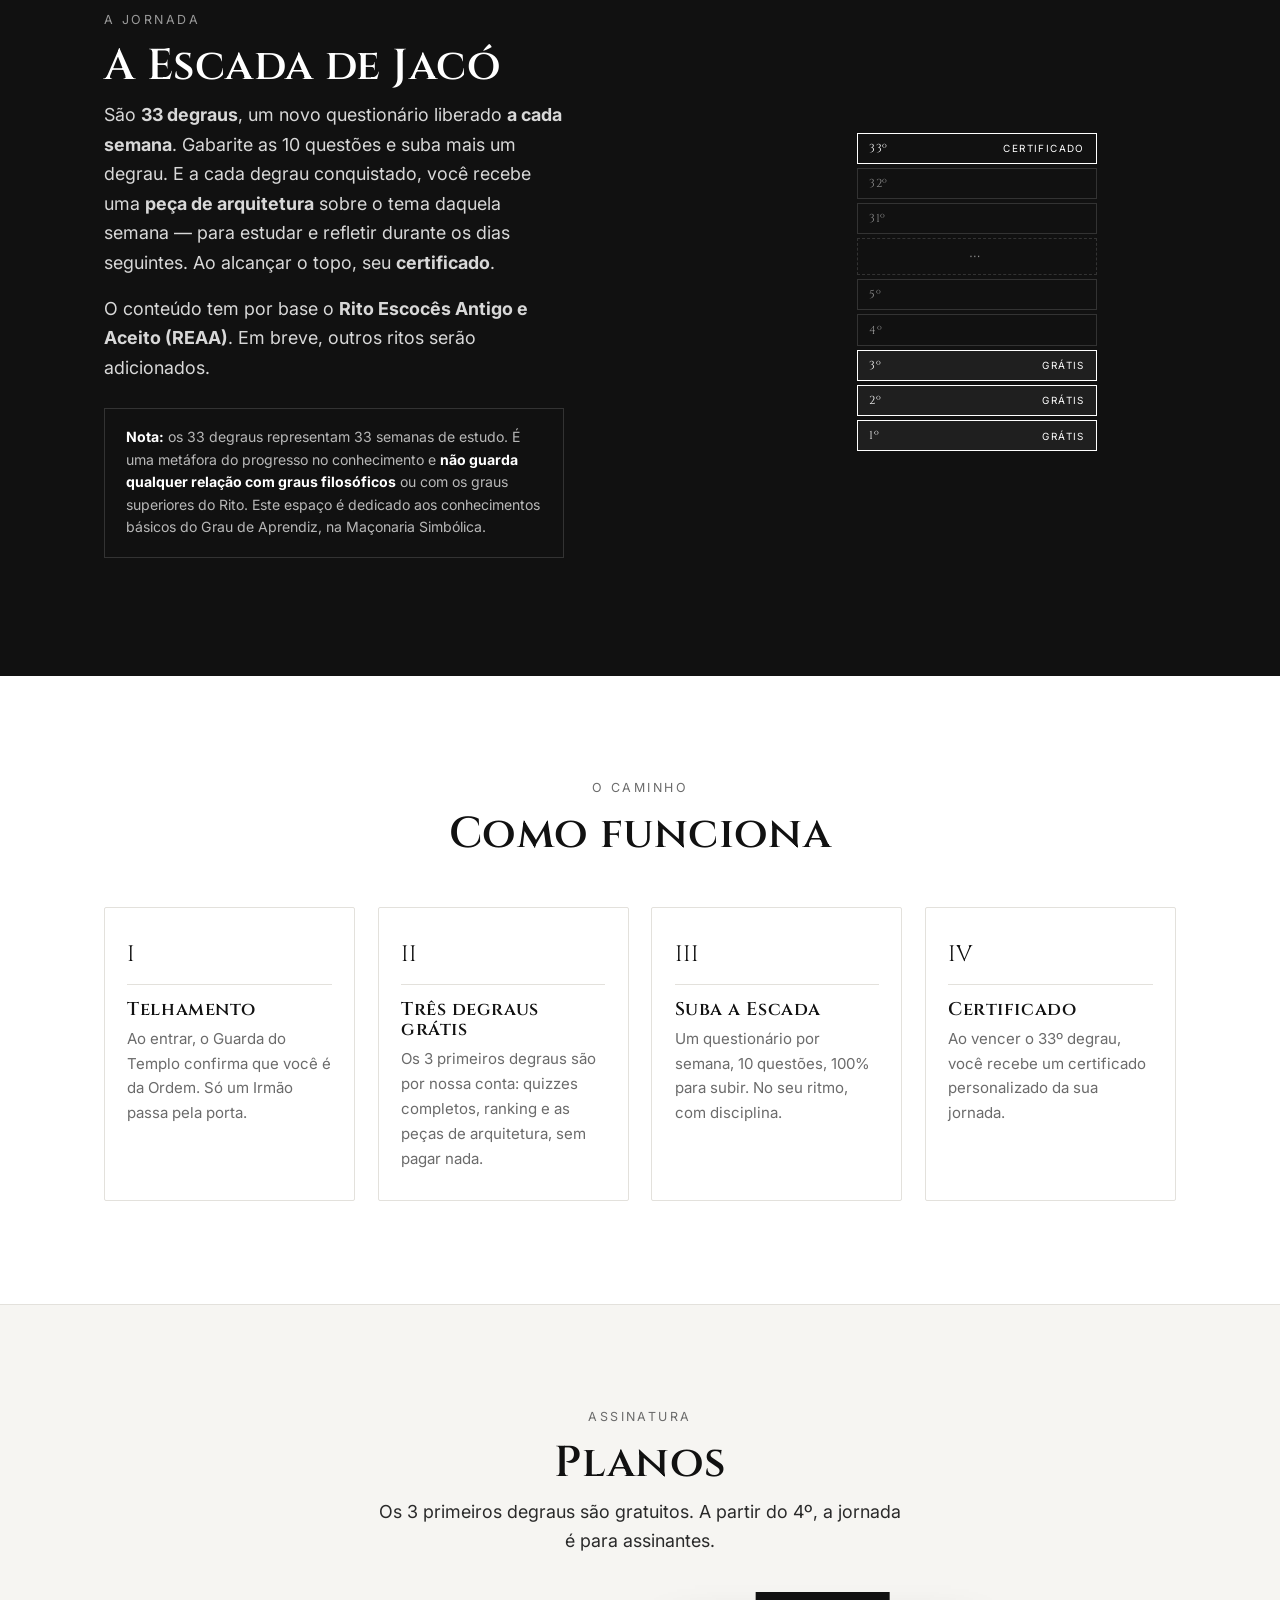
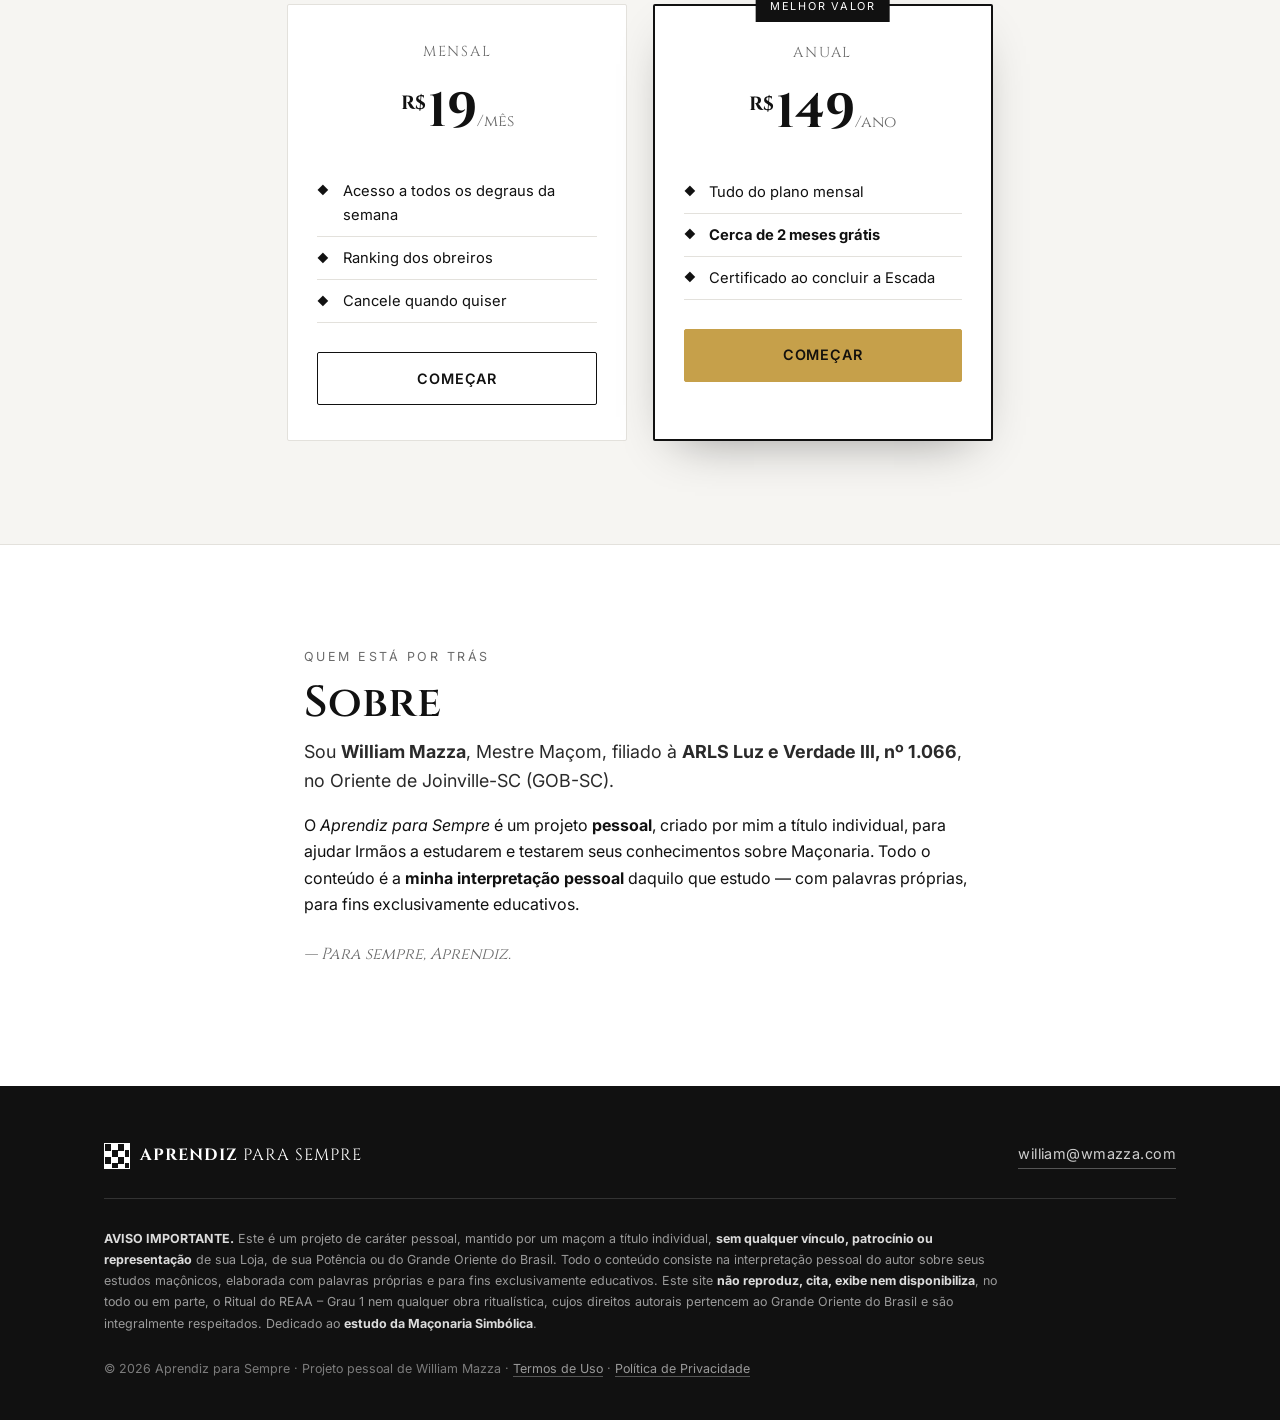
==== commit b56a15aa: "Aba Duvidas e Sugestoes + Termos de Uso + Politica de Privacidade" ====
--- a/index.html
+++ b/index.html
@@ -208,7 +208,8 @@
       </p>
 
       <p class="footer__legal">
-        &copy; <span id="year"></span> Aprendiz para Sempre &middot; Projeto pessoal de William Mazza.
+        &copy; <span id="year"></span> Aprendiz para Sempre &middot; Projeto pessoal de William Mazza &middot;
+        <a href="termos.html">Termos de Uso</a> &middot; <a href="privacidade.html">Política de Privacidade</a>
       </p>
     </div>
   </footer>
--- a/assets/css/styles.css
+++ b/assets/css/styles.css
@@ -318,7 +318,31 @@
 .deg--disponivel:hover .deg__n, .deg--disponivel:hover .deg__label { color: var(--paper); }
 .deg--cooldown { opacity: 0.6; }
 .deg--bloqueado_semana { opacity: 0.4; border-style: dashed; }
-.deg--bloqueado_pago { opacity: 0.75; }
+.deg--bloqueado_pago { opacity: 0.75; cursor: pointer; }
+.deg--bloqueado_pago:hover { opacity: 1; border-color: var(--gold); }
+
+.planos-app { display: flex; flex-direction: column; gap: 0.6rem; margin: 1.2rem 0; }
+.plano-op { display: flex; align-items: center; gap: 0.7rem; padding: 0.9rem 1rem; border: 1.5px solid var(--gray-line); border-radius: var(--radius); cursor: pointer; }
+.plano-op:hover { border-color: var(--gold); }
+.plano-op input { accent-color: var(--gold); }
+.plano-op em { color: var(--gold); font-style: normal; font-size: 0.85em; }
+.app__cpf { display: flex; flex-direction: column; gap: 0.35rem; font-size: 0.9rem; font-weight: 500; margin-bottom: 1rem; }
+.app__cpf input { width: 100%; padding: 0.8rem 0.9rem; border: 1.5px solid var(--gray-line); border-radius: var(--radius); font-family: var(--font-body); font-size: 1rem; background: var(--paper); color: var(--ink); }
+.app__cpf input:focus { outline: none; border-color: var(--gold); }
+
+.fb-texto { width: 100%; padding: 0.8rem 0.9rem; border: 1.5px solid var(--gray-line); border-radius: var(--radius); font-family: var(--font-body); font-size: 1rem; background: var(--paper); color: var(--ink); resize: vertical; margin-bottom: 0.8rem; }
+.fb-texto:focus { outline: none; border-color: var(--gold); }
+.fb-item { border-top: 1px solid var(--gray-line); padding: 0.7rem 0; }
+.fb-data { font-size: 0.72rem; color: var(--gray); }
+.fb-item p { margin: 0.2rem 0 0; color: var(--ink-soft); font-size: 0.92rem; }
+
+/* ===== Páginas legais ===== */
+.legal__title { font-family: var(--font-display); font-size: clamp(1.8rem, 4vw, 2.4rem); margin: 0.3rem 0 0.5rem; }
+.legal__date { color: var(--gray); font-size: 0.9rem; margin-bottom: 1.8rem; }
+.legal h2 { font-family: var(--font-display); font-size: 1.2rem; margin: 1.8rem 0 0.6rem; }
+.legal p { color: var(--ink-soft); margin: 0 0 1rem; }
+.footer__legal a { color: #9a9a9a; border-bottom: 1px solid #555; }
+.footer__legal a:hover { color: #fff; border-color: #fff; }
 
 .rankrow { display: flex; align-items: center; gap: 0.8rem; padding: 0.7rem 0.2rem; border-bottom: 1px solid var(--gray-line); }
 .rankrow__pos { font-family: var(--font-display); color: var(--gold); font-weight: 600; min-width: 2.6ch; }
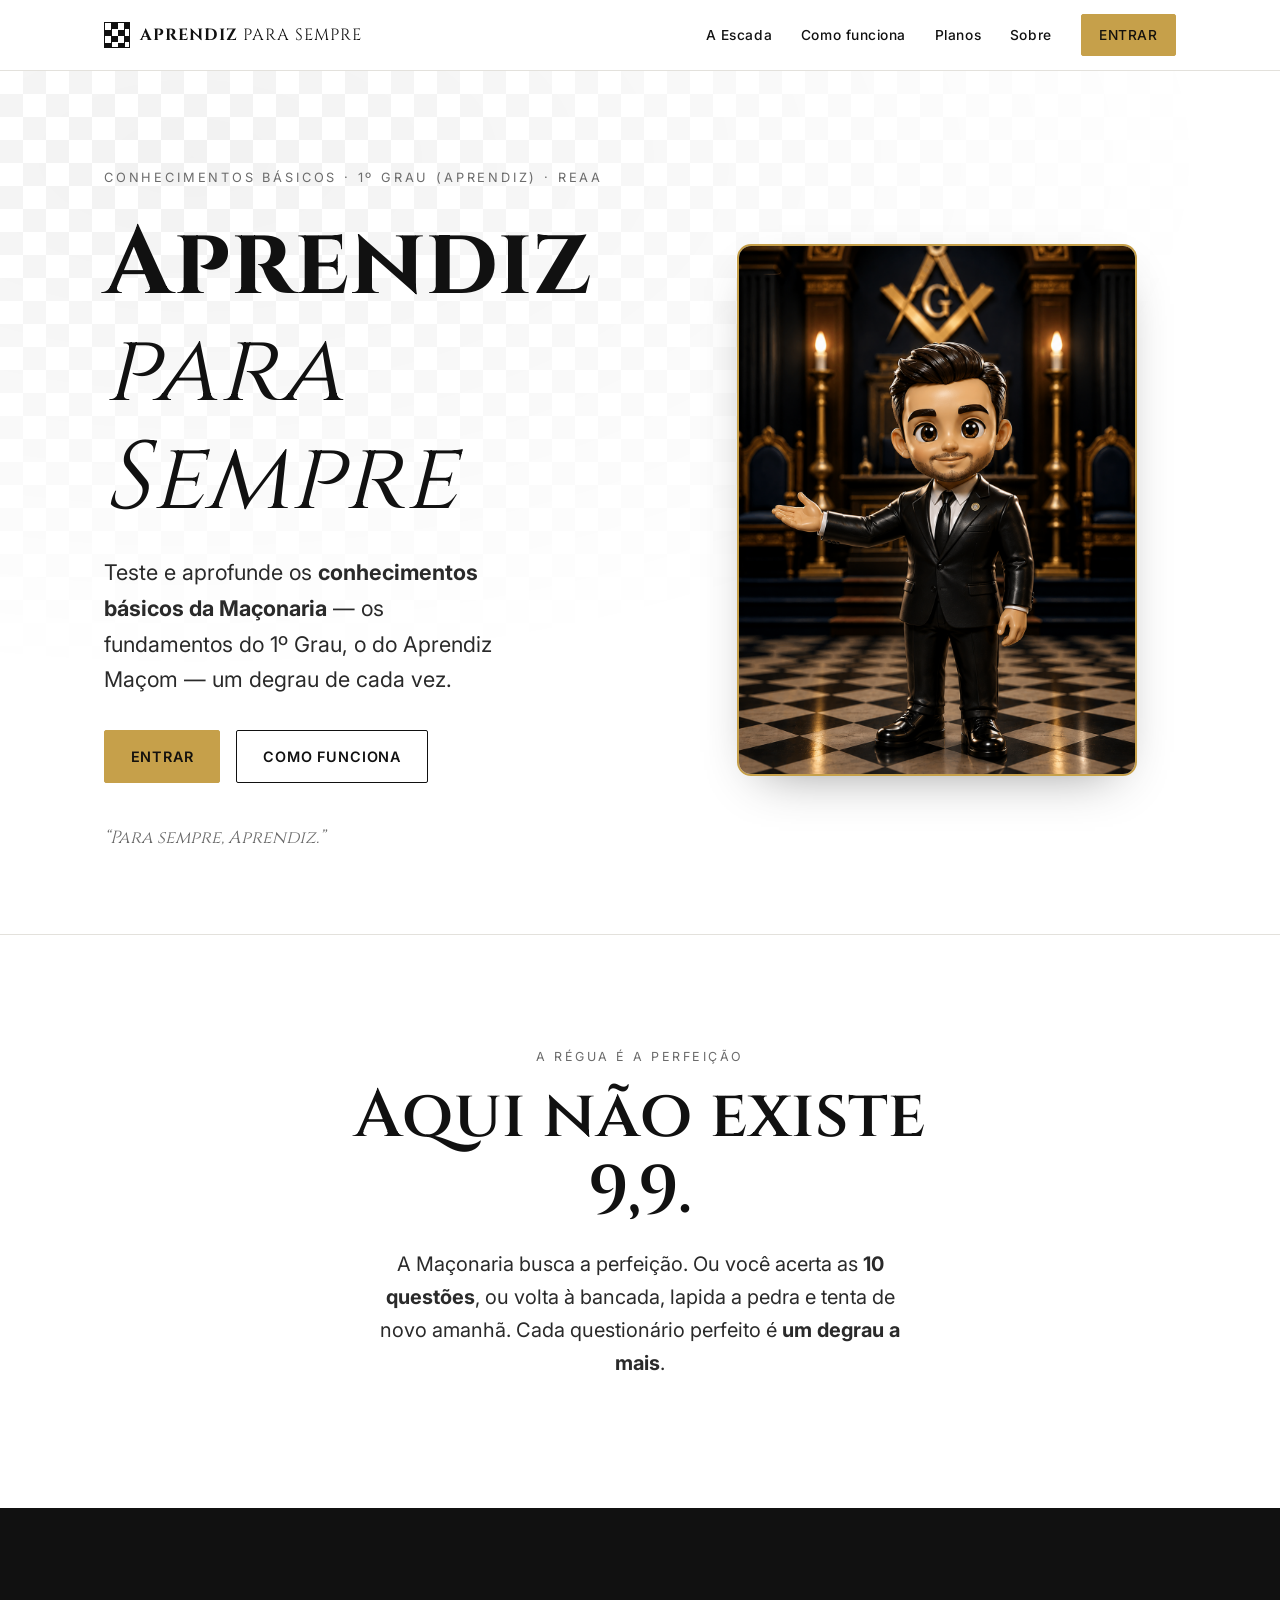
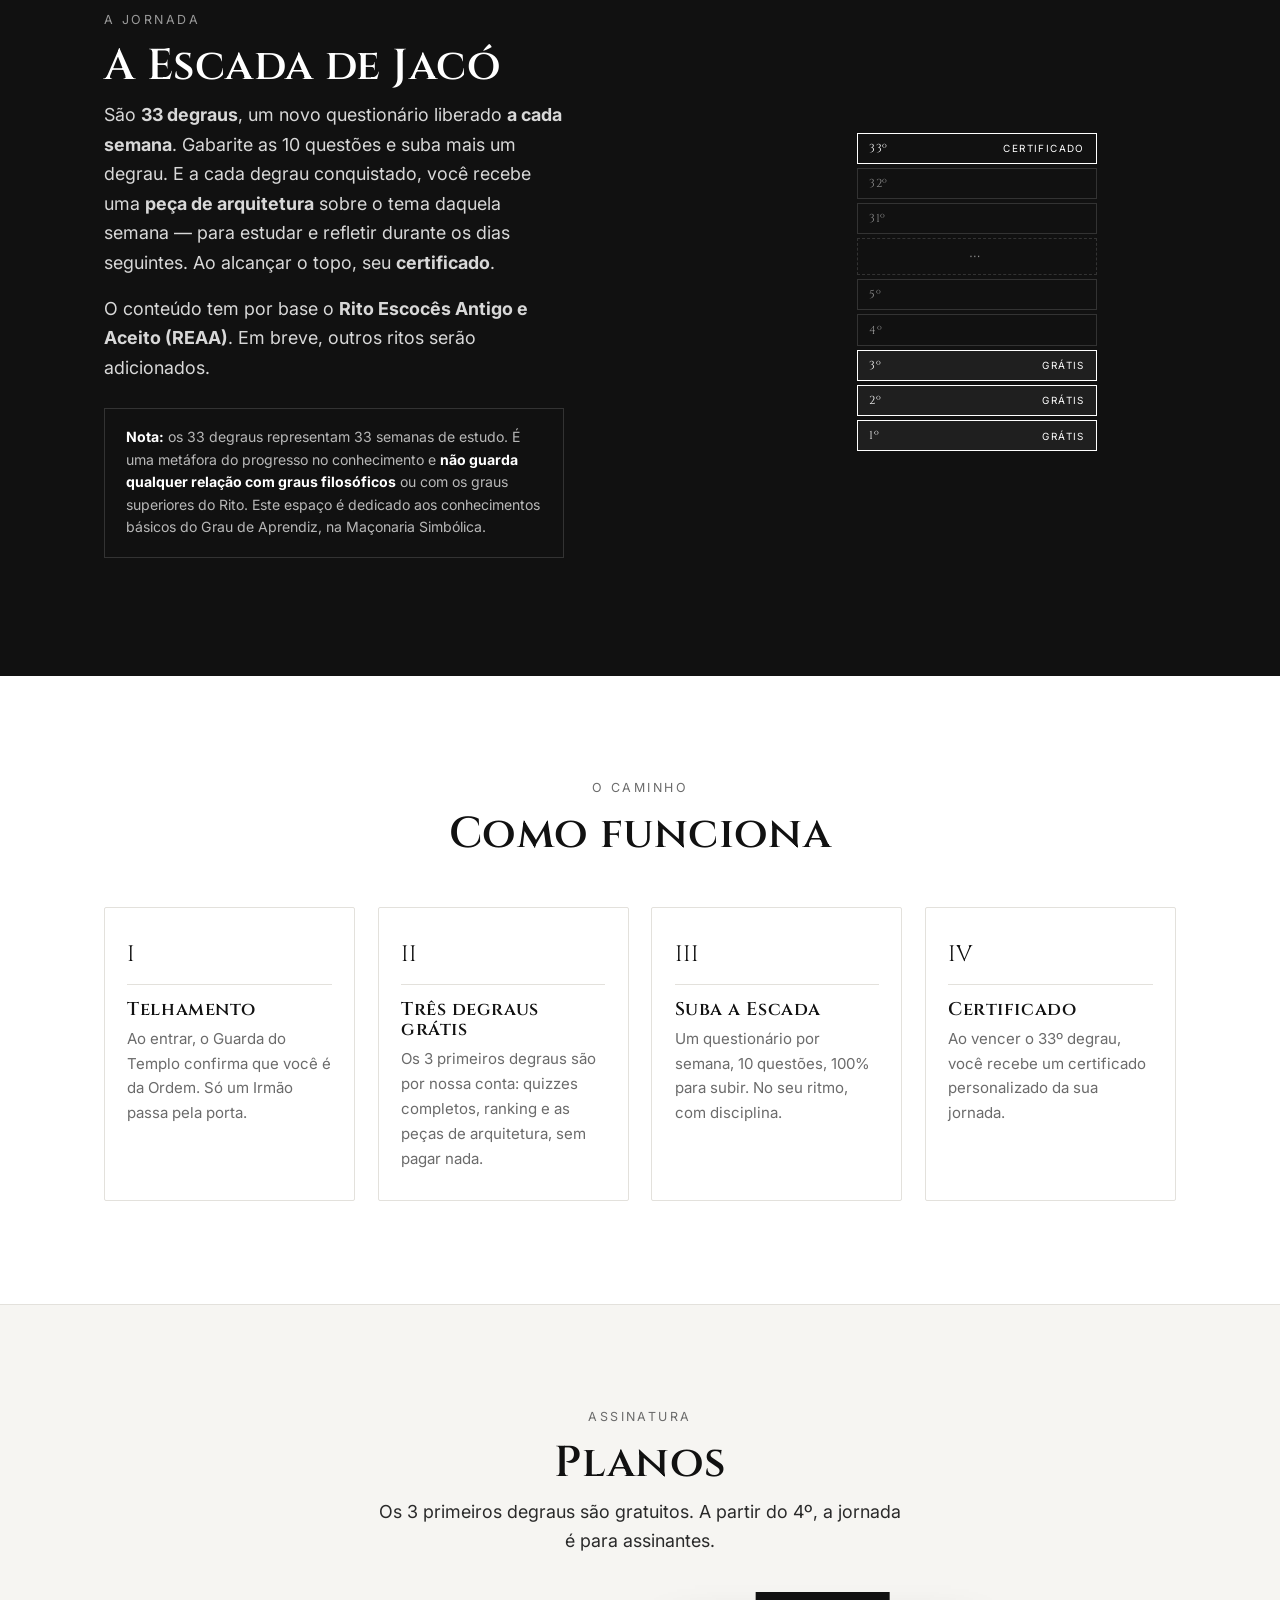
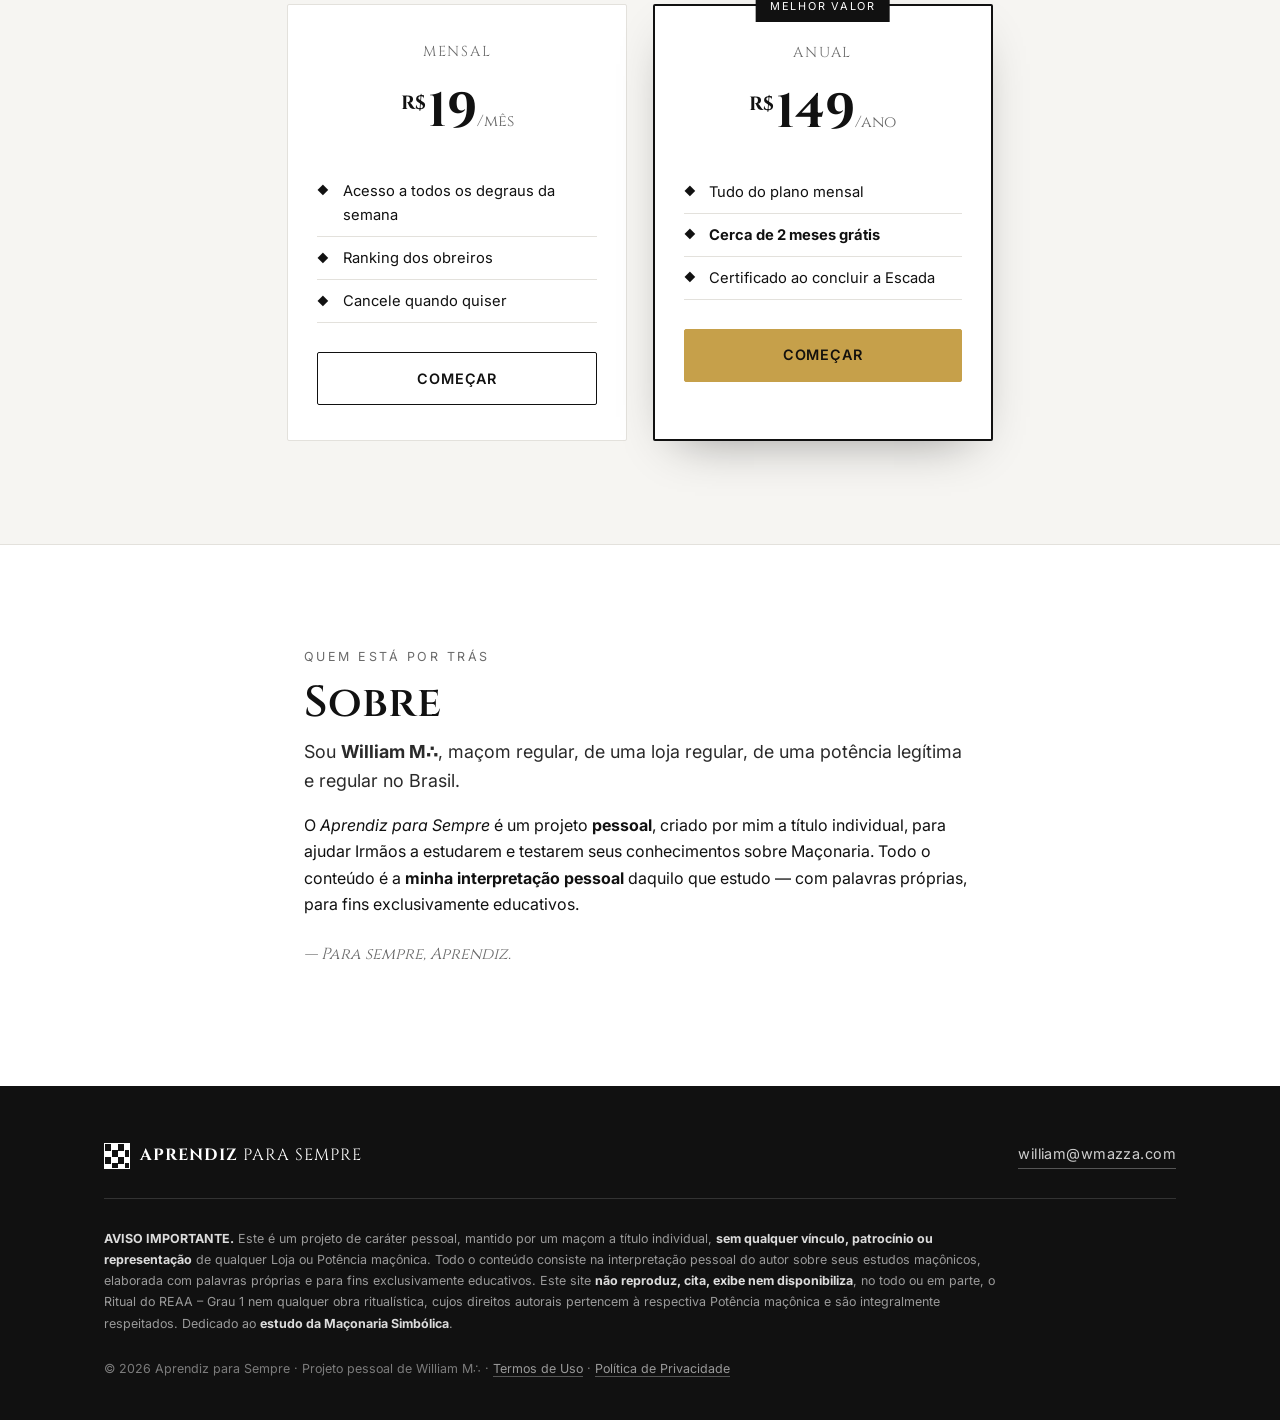
==== commit b6cc474f: "Telhamento: loop + bloqueio apos 10 falhas; quiz mostra so quantas errou; identidade William M." ====
--- a/index.html
+++ b/index.html
@@ -172,8 +172,7 @@
       <p class="eyebrow">Quem está por trás</p>
       <h2>Sobre</h2>
       <p class="lead">
-        Sou <strong>William Mazza</strong>, Mestre Maçom, filiado à
-        <strong>ARLS Luz e Verdade III, nº 1.066</strong>, no Oriente de Joinville-SC (GOB-SC).
+        Sou <strong>William M∴</strong>, maçom regular, de uma loja regular, de uma potência legítima e regular no Brasil.
       </p>
       <p>
         O <em>Aprendiz para Sempre</em> é um projeto <strong>pessoal</strong>, criado por mim a título
@@ -198,17 +197,17 @@
 
       <p class="aviso">
         <strong>AVISO IMPORTANTE.</strong> Este é um projeto de caráter pessoal, mantido por um maçom a
-        título individual, <strong>sem qualquer vínculo, patrocínio ou representação</strong> de sua Loja,
-        de sua Potência ou do Grande Oriente do Brasil. Todo o conteúdo consiste na interpretação pessoal
+        título individual, <strong>sem qualquer vínculo, patrocínio ou representação</strong> de qualquer
+        Loja ou Potência maçônica. Todo o conteúdo consiste na interpretação pessoal
         do autor sobre seus estudos maçônicos, elaborada com palavras próprias e para fins
         exclusivamente educativos. Este site <strong>não reproduz, cita, exibe nem disponibiliza</strong>,
         no todo ou em parte, o Ritual do REAA – Grau 1 nem qualquer obra ritualística, cujos direitos
-        autorais pertencem ao Grande Oriente do Brasil e são integralmente respeitados. Dedicado
+        autorais pertencem à respectiva Potência maçônica e são integralmente respeitados. Dedicado
         ao <strong>estudo da Maçonaria Simbólica</strong>.
       </p>
 
       <p class="footer__legal">
-        &copy; <span id="year"></span> Aprendiz para Sempre &middot; Projeto pessoal de William Mazza &middot;
+        &copy; <span id="year"></span> Aprendiz para Sempre &middot; Projeto pessoal de William M∴ &middot;
         <a href="termos.html">Termos de Uso</a> &middot; <a href="privacidade.html">Política de Privacidade</a>
       </p>
     </div>
--- a/assets/css/styles.css
+++ b/assets/css/styles.css
@@ -305,6 +305,7 @@
 
 /* ===== Escada (hub) ===== */
 .app__subtitle { font-family: var(--font-display); font-size: 1.25rem; margin: 2rem 0 0.9rem; }
+.assinar-banner { display: flex; align-items: center; justify-content: space-between; gap: 1rem; flex-wrap: wrap; padding: 0.9rem 1rem; border: 1.5px solid var(--gold); border-radius: var(--radius); background: rgba(198, 160, 74, 0.1); margin-bottom: 1rem; font-size: 0.9rem; }
 .escada-app { display: flex; flex-direction: column; gap: 6px; margin: 1.2rem 0 1rem; }
 .deg { display: flex; align-items: center; gap: 1rem; padding: 0.7rem 1rem; border: 1.5px solid var(--gray-line); border-radius: var(--radius); font-size: 0.9rem; }
 .deg__n { font-family: var(--font-display); font-weight: 600; min-width: 3.2ch; }
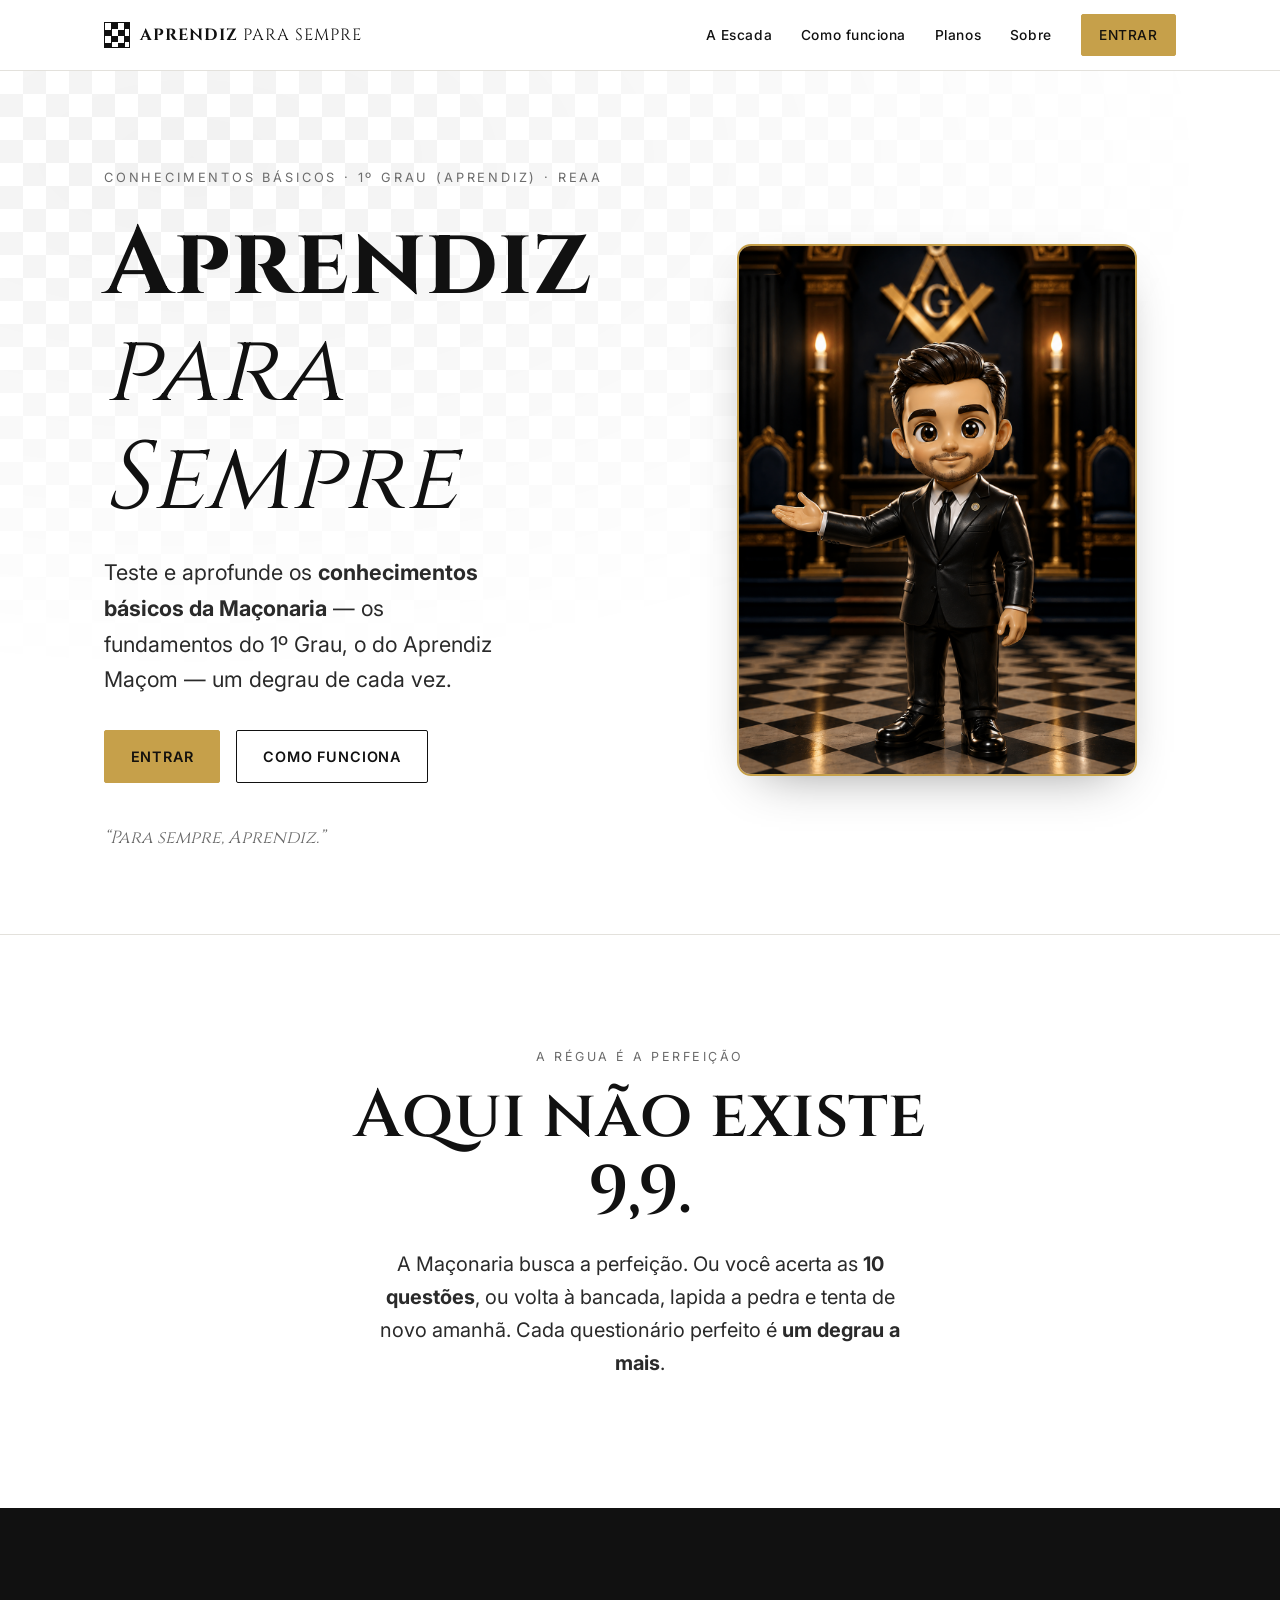
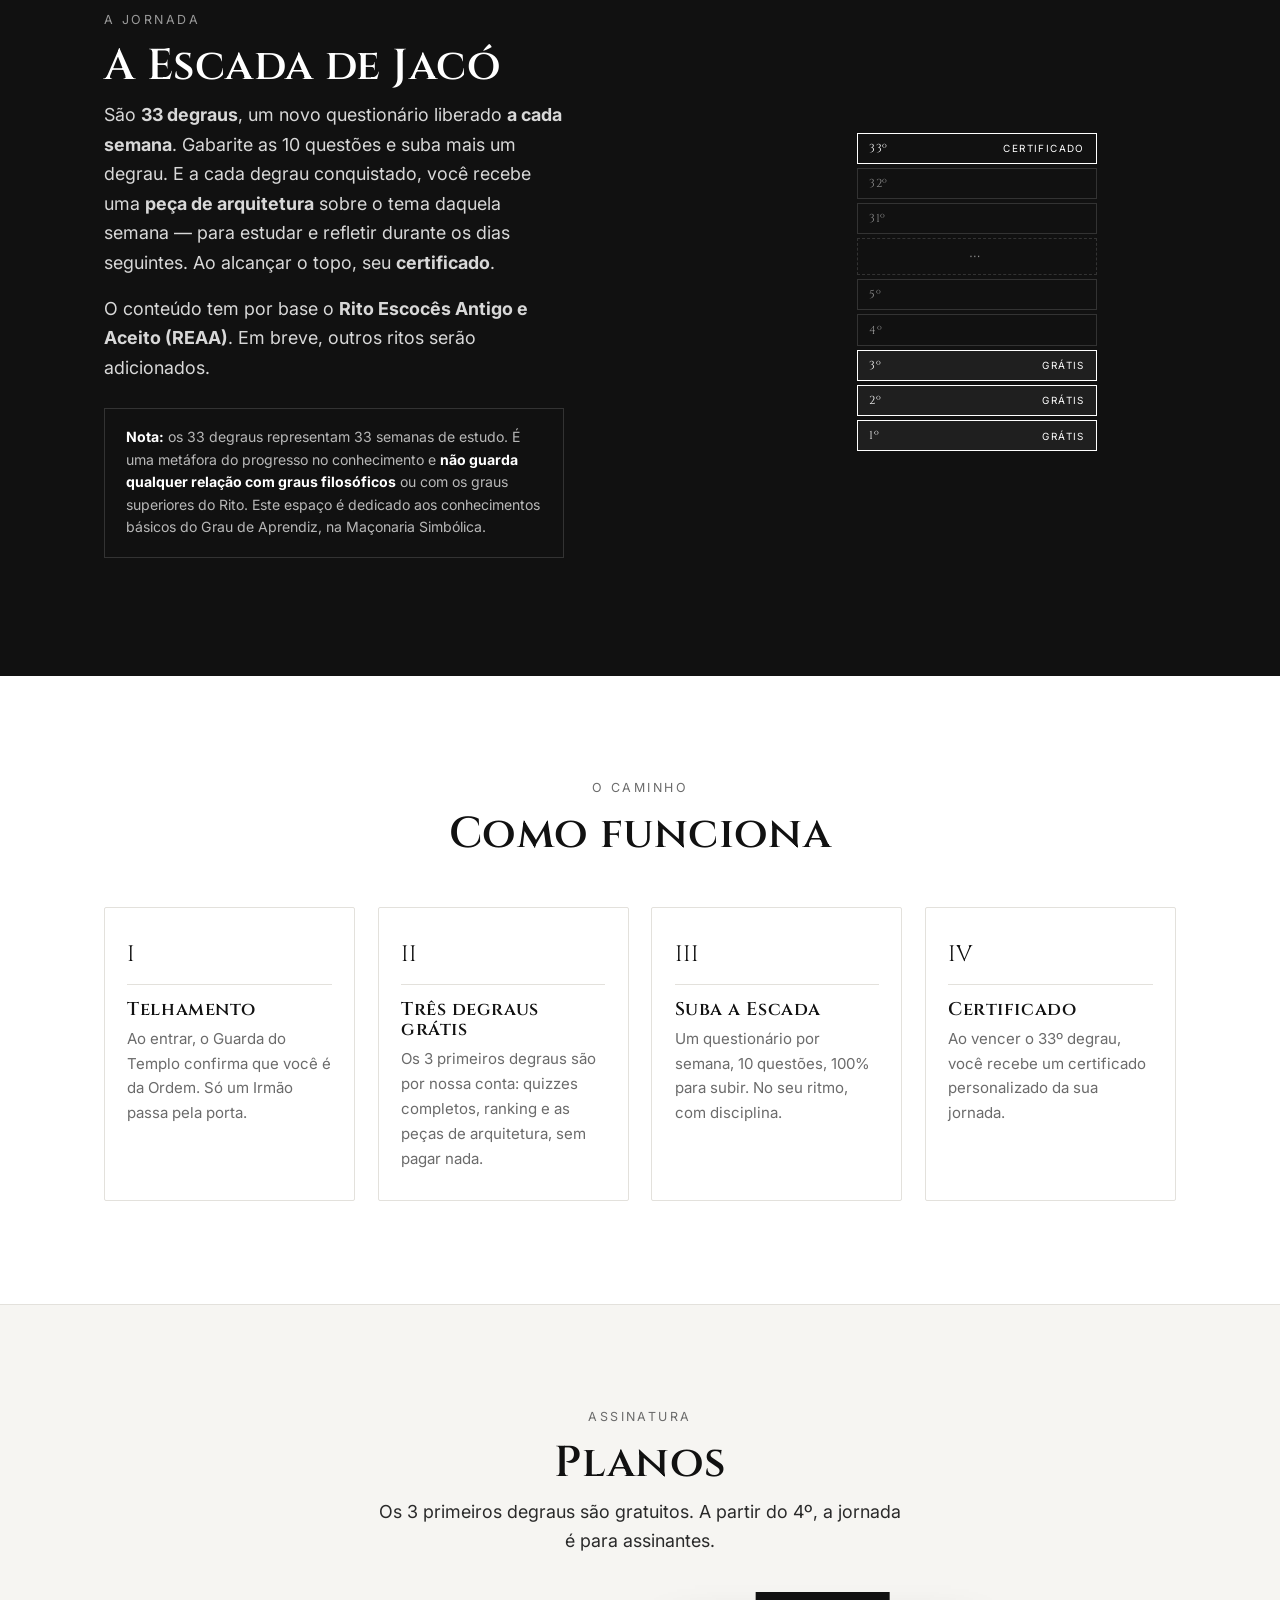
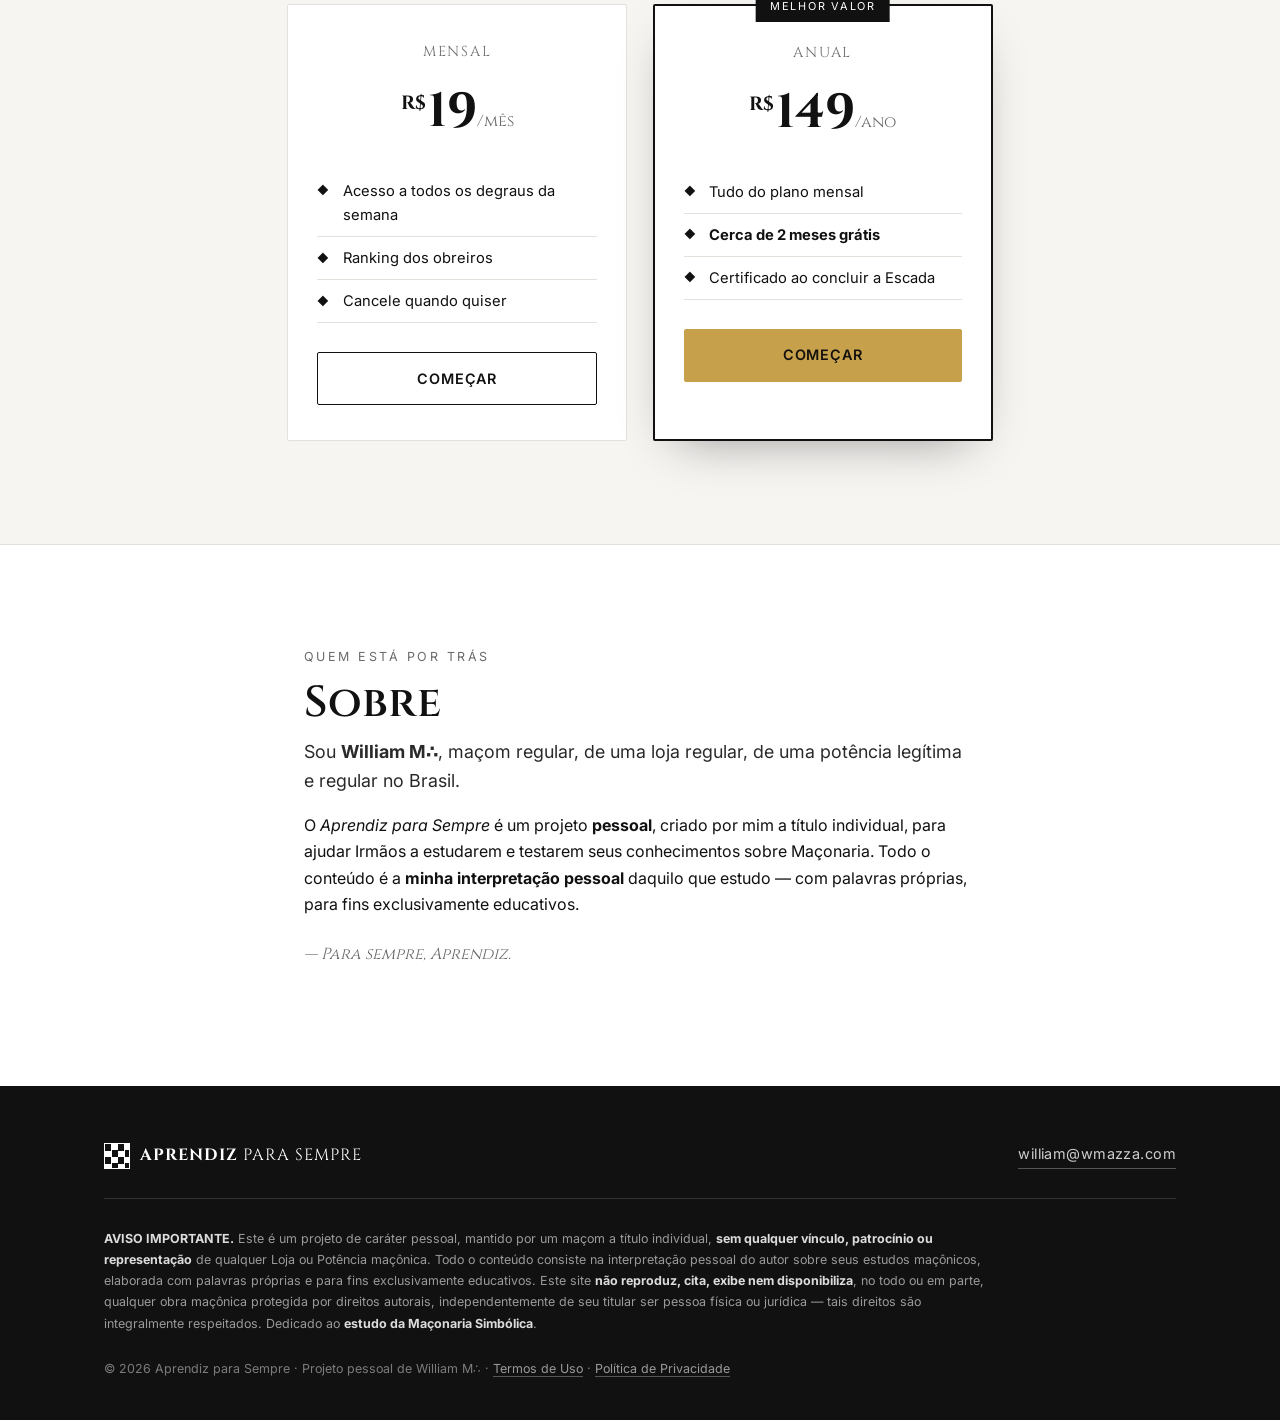
==== commit d3e79325: "Aviso: generaliza copyright p/ qualquer obra maconica (PF ou PJ), sem citar o ritual" ====
--- a/index.html
+++ b/index.html
@@ -201,8 +201,8 @@
         Loja ou Potência maçônica. Todo o conteúdo consiste na interpretação pessoal
         do autor sobre seus estudos maçônicos, elaborada com palavras próprias e para fins
         exclusivamente educativos. Este site <strong>não reproduz, cita, exibe nem disponibiliza</strong>,
-        no todo ou em parte, o Ritual do REAA – Grau 1 nem qualquer obra ritualística, cujos direitos
-        autorais pertencem à respectiva Potência maçônica e são integralmente respeitados. Dedicado
+        no todo ou em parte, qualquer obra maçônica protegida por direitos autorais, independentemente de seu
+        titular ser pessoa física ou jurídica — tais direitos são integralmente respeitados. Dedicado
         ao <strong>estudo da Maçonaria Simbólica</strong>.
       </p>
 
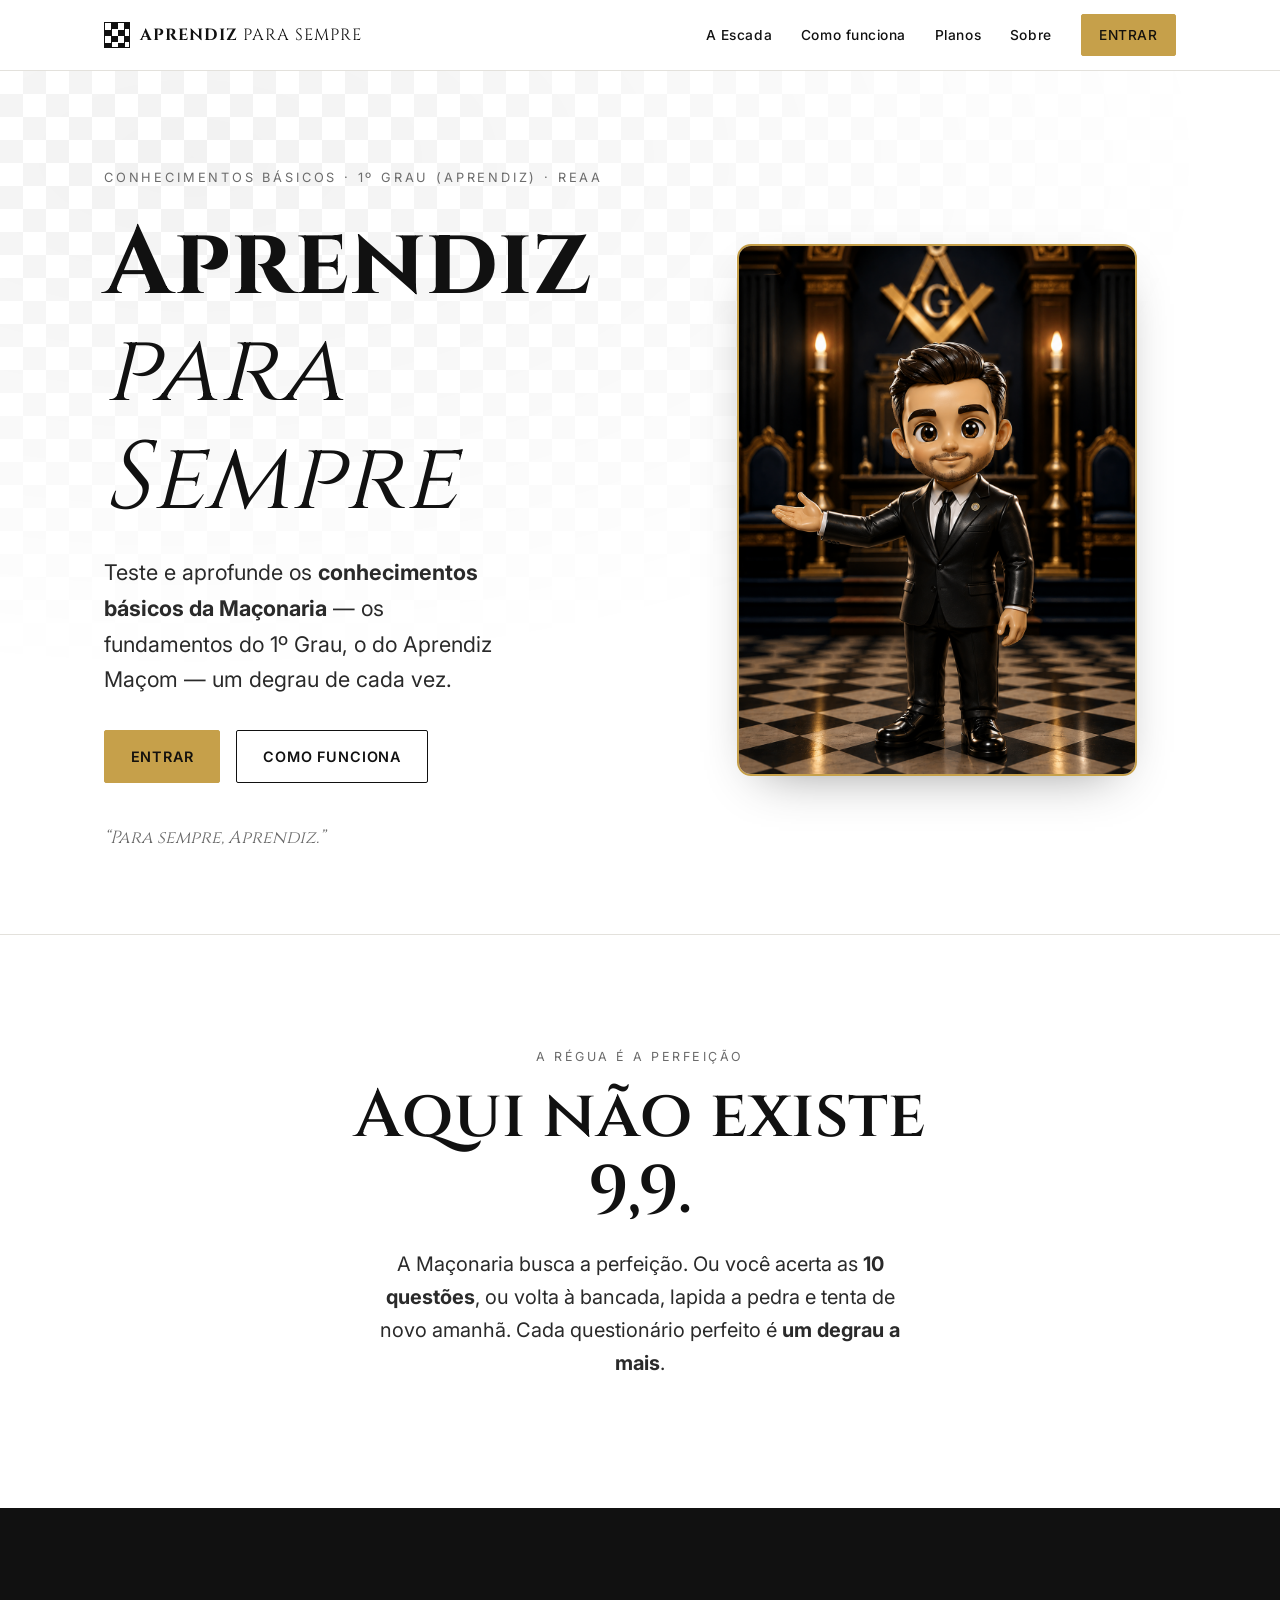
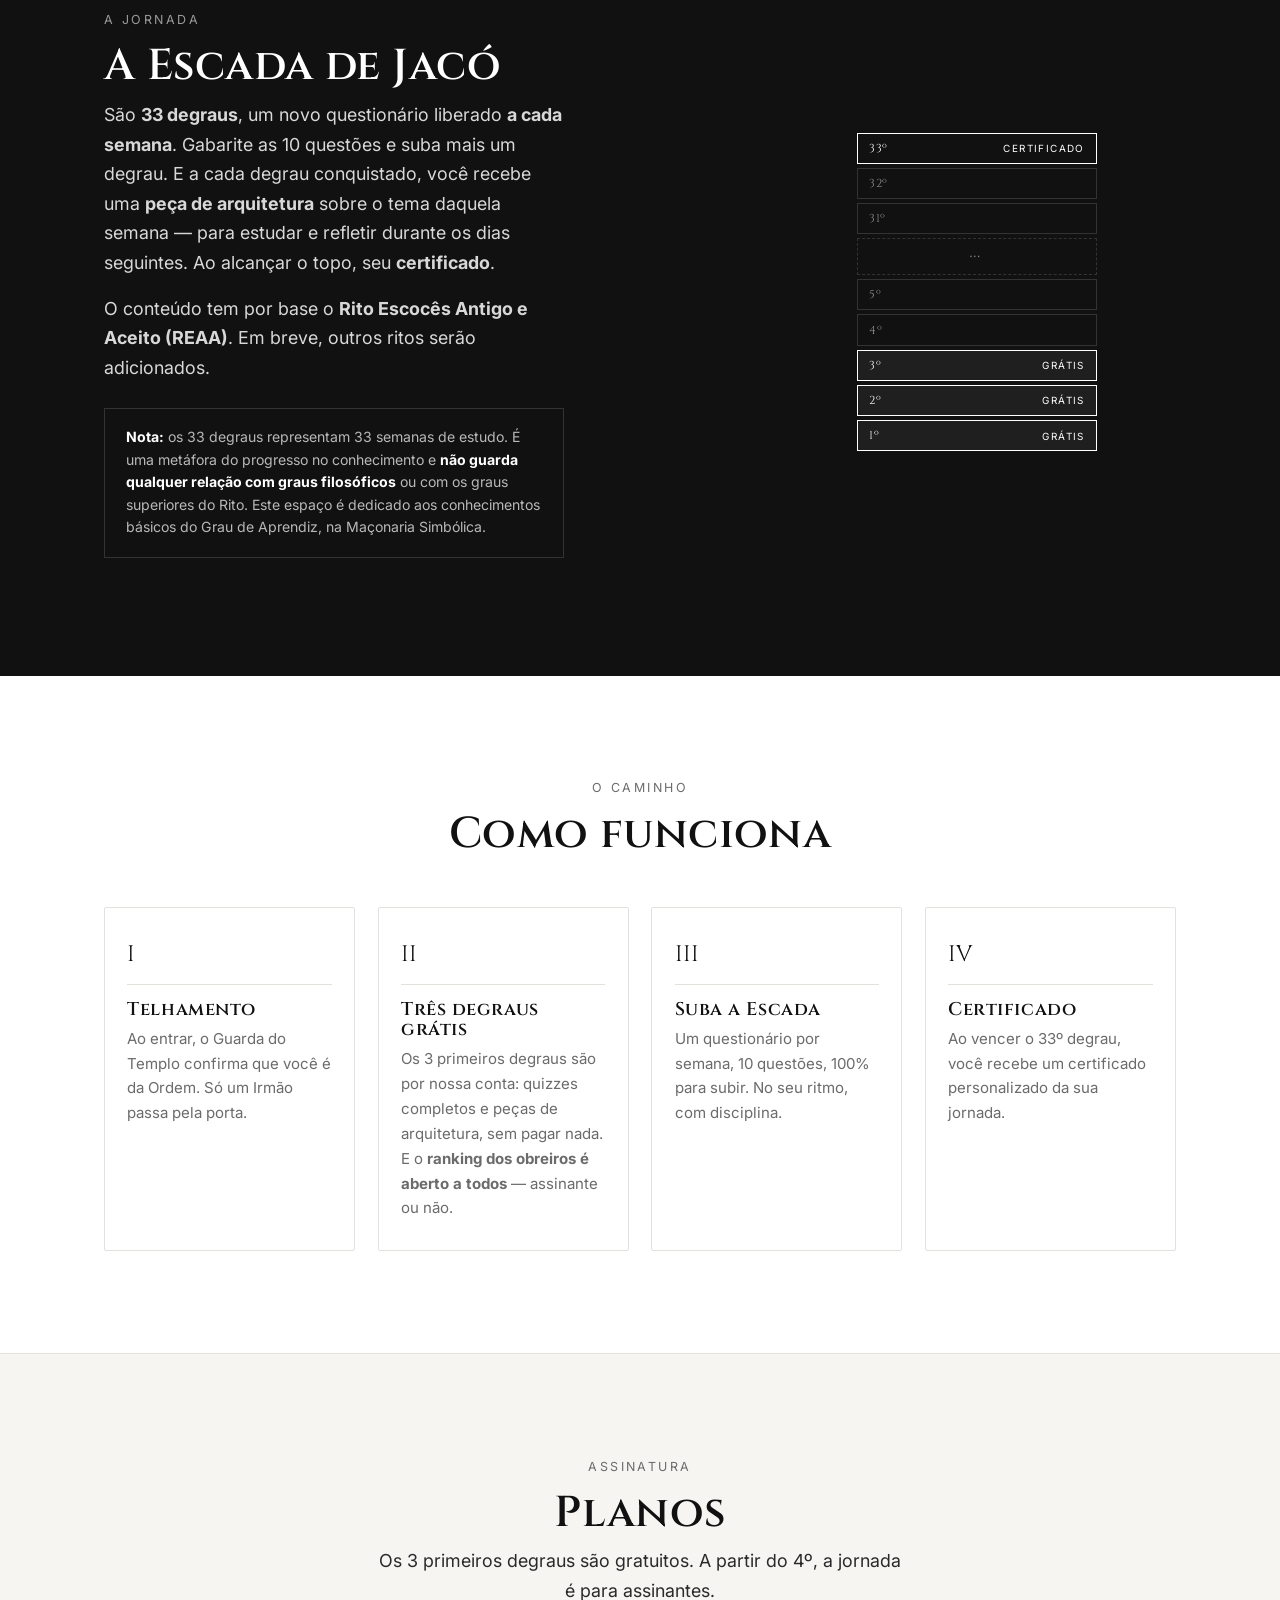
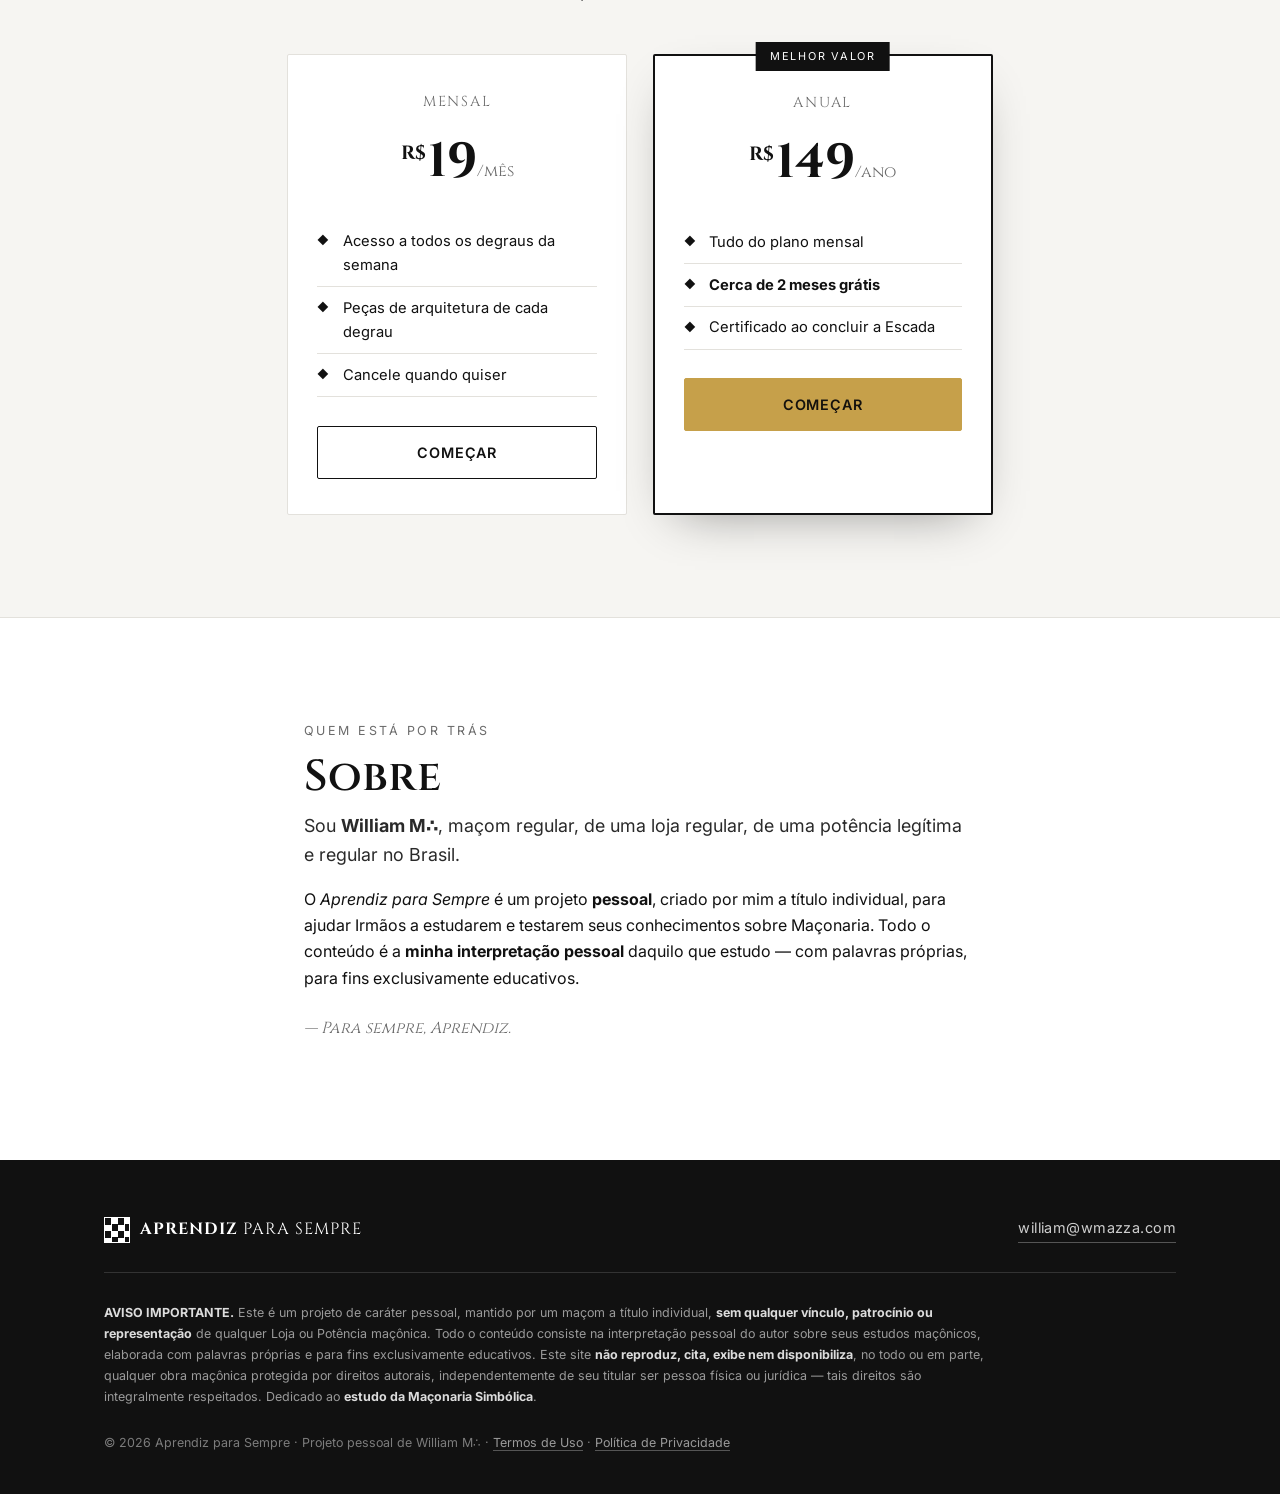
==== commit a8f0e551: "Ranking aberto a todos: remove como perk exclusivo de assinante na landing Co-Authored-By: Claude Op" ====
--- a/index.html
+++ b/index.html
@@ -116,7 +116,7 @@
         <li class="step">
           <span class="step__num">II</span>
           <h3>Três degraus grátis</h3>
-          <p>Os 3 primeiros degraus são por nossa conta: quizzes completos, ranking e as peças de arquitetura, sem pagar nada.</p>
+          <p>Os 3 primeiros degraus são por nossa conta: quizzes completos e peças de arquitetura, sem pagar nada. E o <strong>ranking dos obreiros é aberto a todos</strong> — assinante ou não.</p>
         </li>
         <li class="step">
           <span class="step__num">III</span>
@@ -146,7 +146,7 @@
           <p class="plan__price"><span class="plan__cur">R$</span>19<span class="plan__per">/mês</span></p>
           <ul class="plan__list">
             <li>Acesso a todos os degraus da semana</li>
-            <li>Ranking dos obreiros</li>
+            <li>Peças de arquitetura de cada degrau</li>
             <li>Cancele quando quiser</li>
           </ul>
           <a href="app.html" class="btn btn--ghost">Começar</a>
--- a/assets/css/styles.css
+++ b/assets/css/styles.css
@@ -375,4 +375,6 @@
 .peca-texto h4 { font-size: 1rem; margin: 1.3rem 0 0.4rem; }
 .peca-texto p { margin: 0 0 1rem; color: var(--ink-soft); }
 .peca-texto hr { border: none; border-top: 1px solid var(--gray-line); margin: 1.5rem 0; }
+.peca-texto strong { color: var(--ink); font-weight: 600; }
+.peca-texto blockquote { margin: 1.1rem 0; padding: 0.7rem 1.1rem; border-left: 3px solid var(--gold); background: rgba(198,160,74,0.06); color: var(--ink-soft); font-style: italic; }
 .peca-nota { font-size: 0.8rem; font-style: italic; color: var(--gray); margin: 1.2rem 0 0; padding-top: 0.8rem; border-top: 1px solid var(--gray-line); }
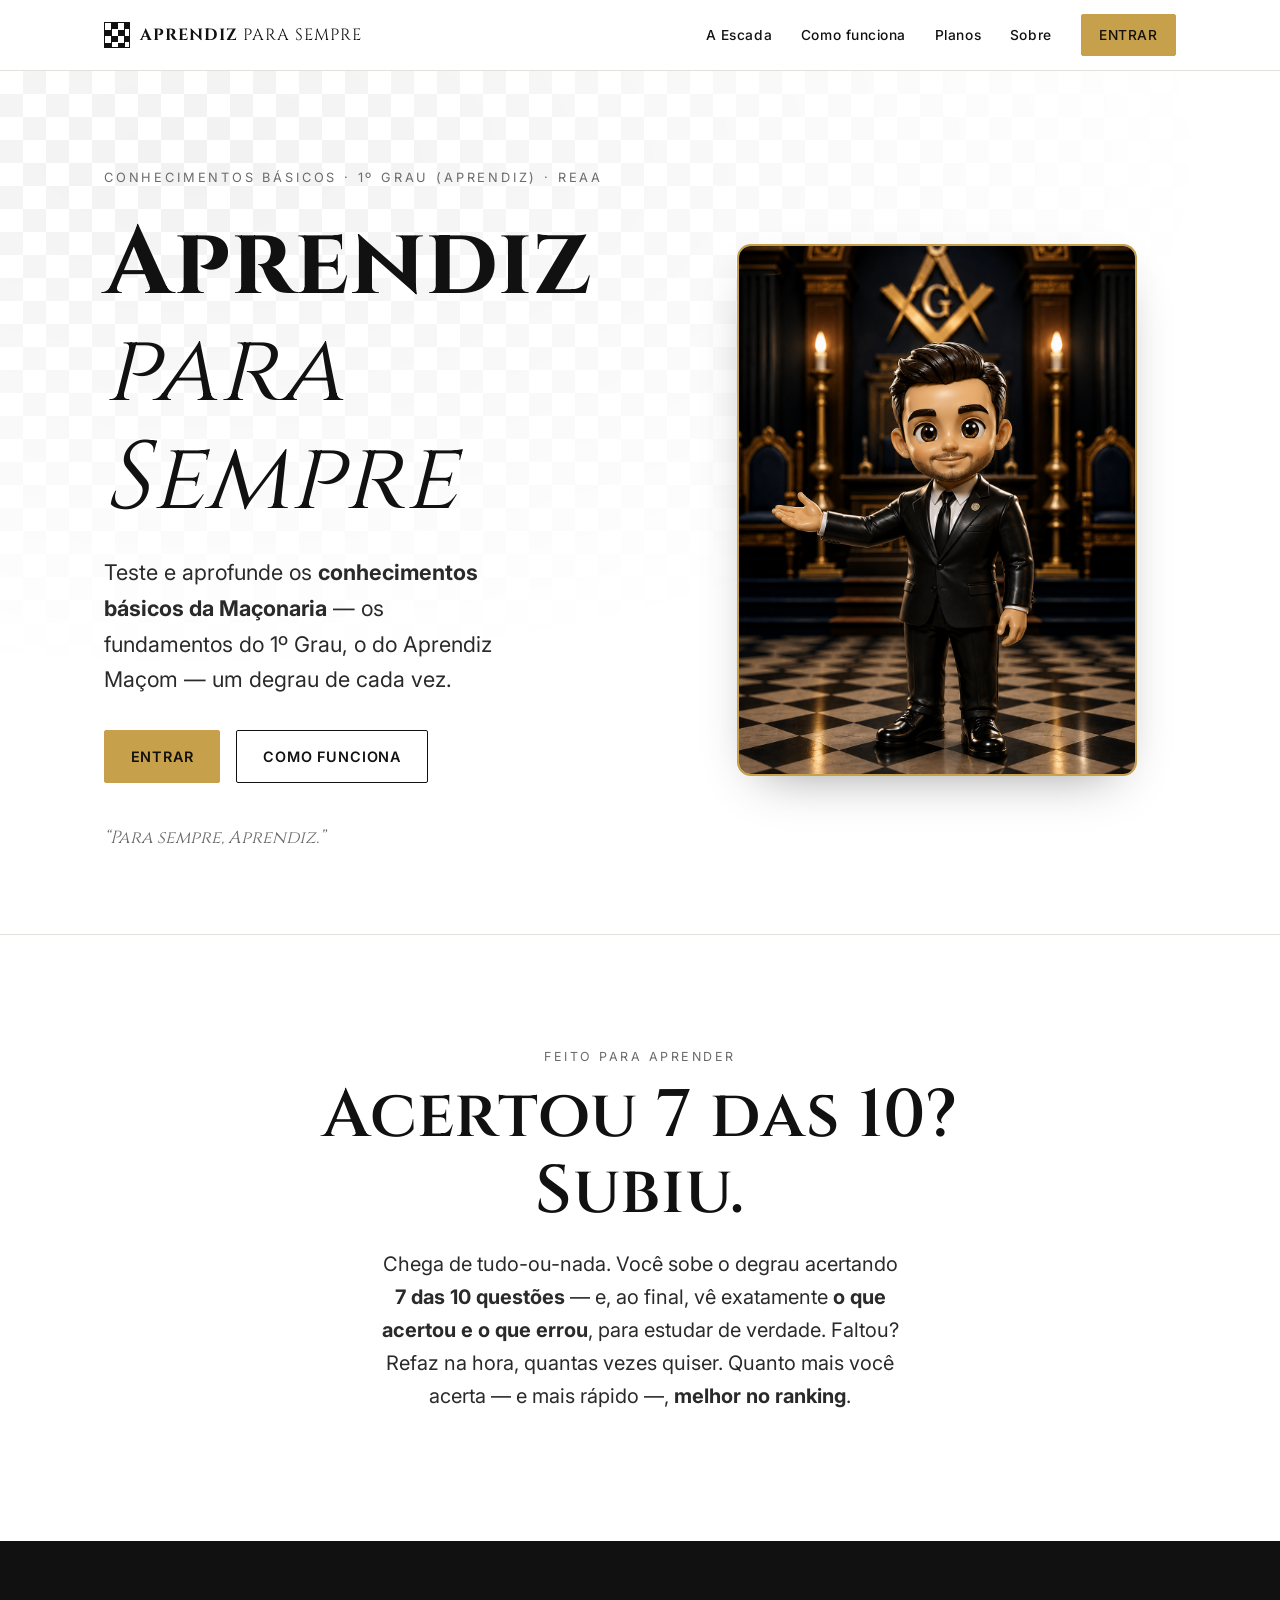
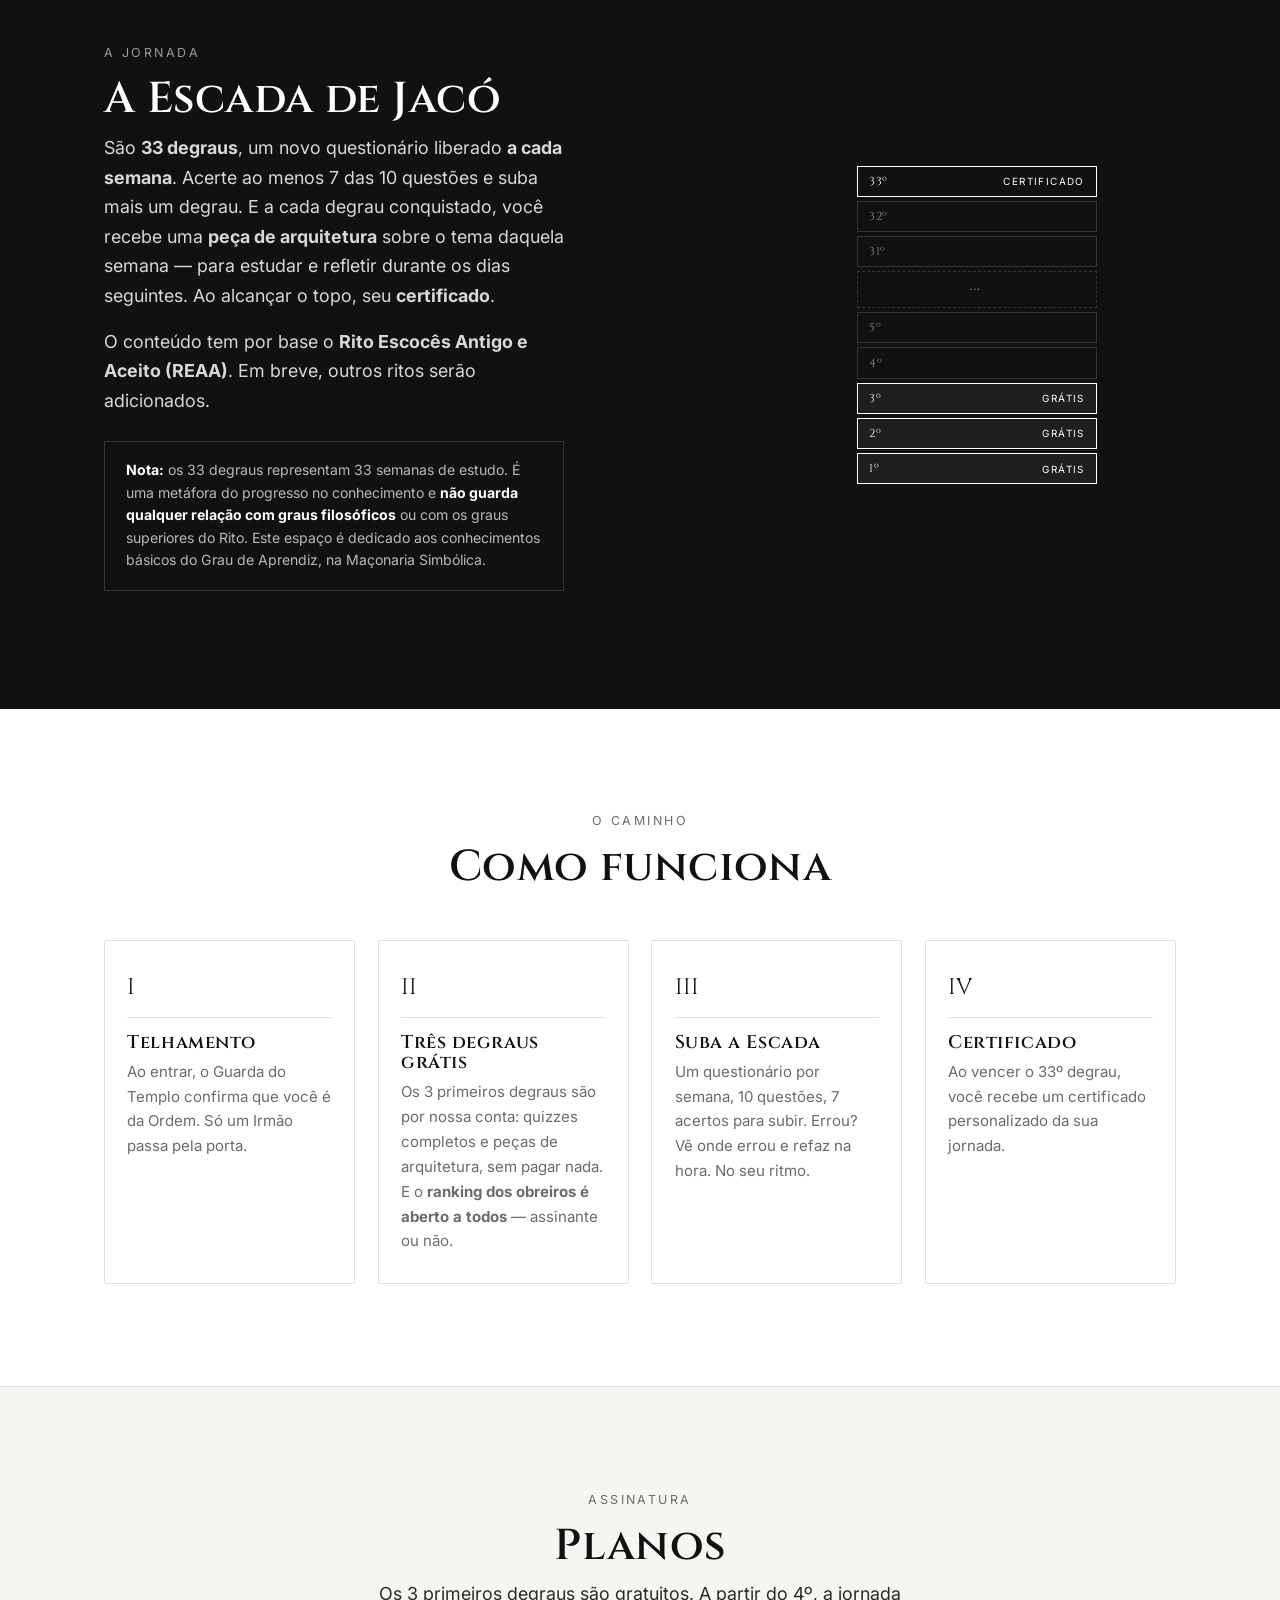
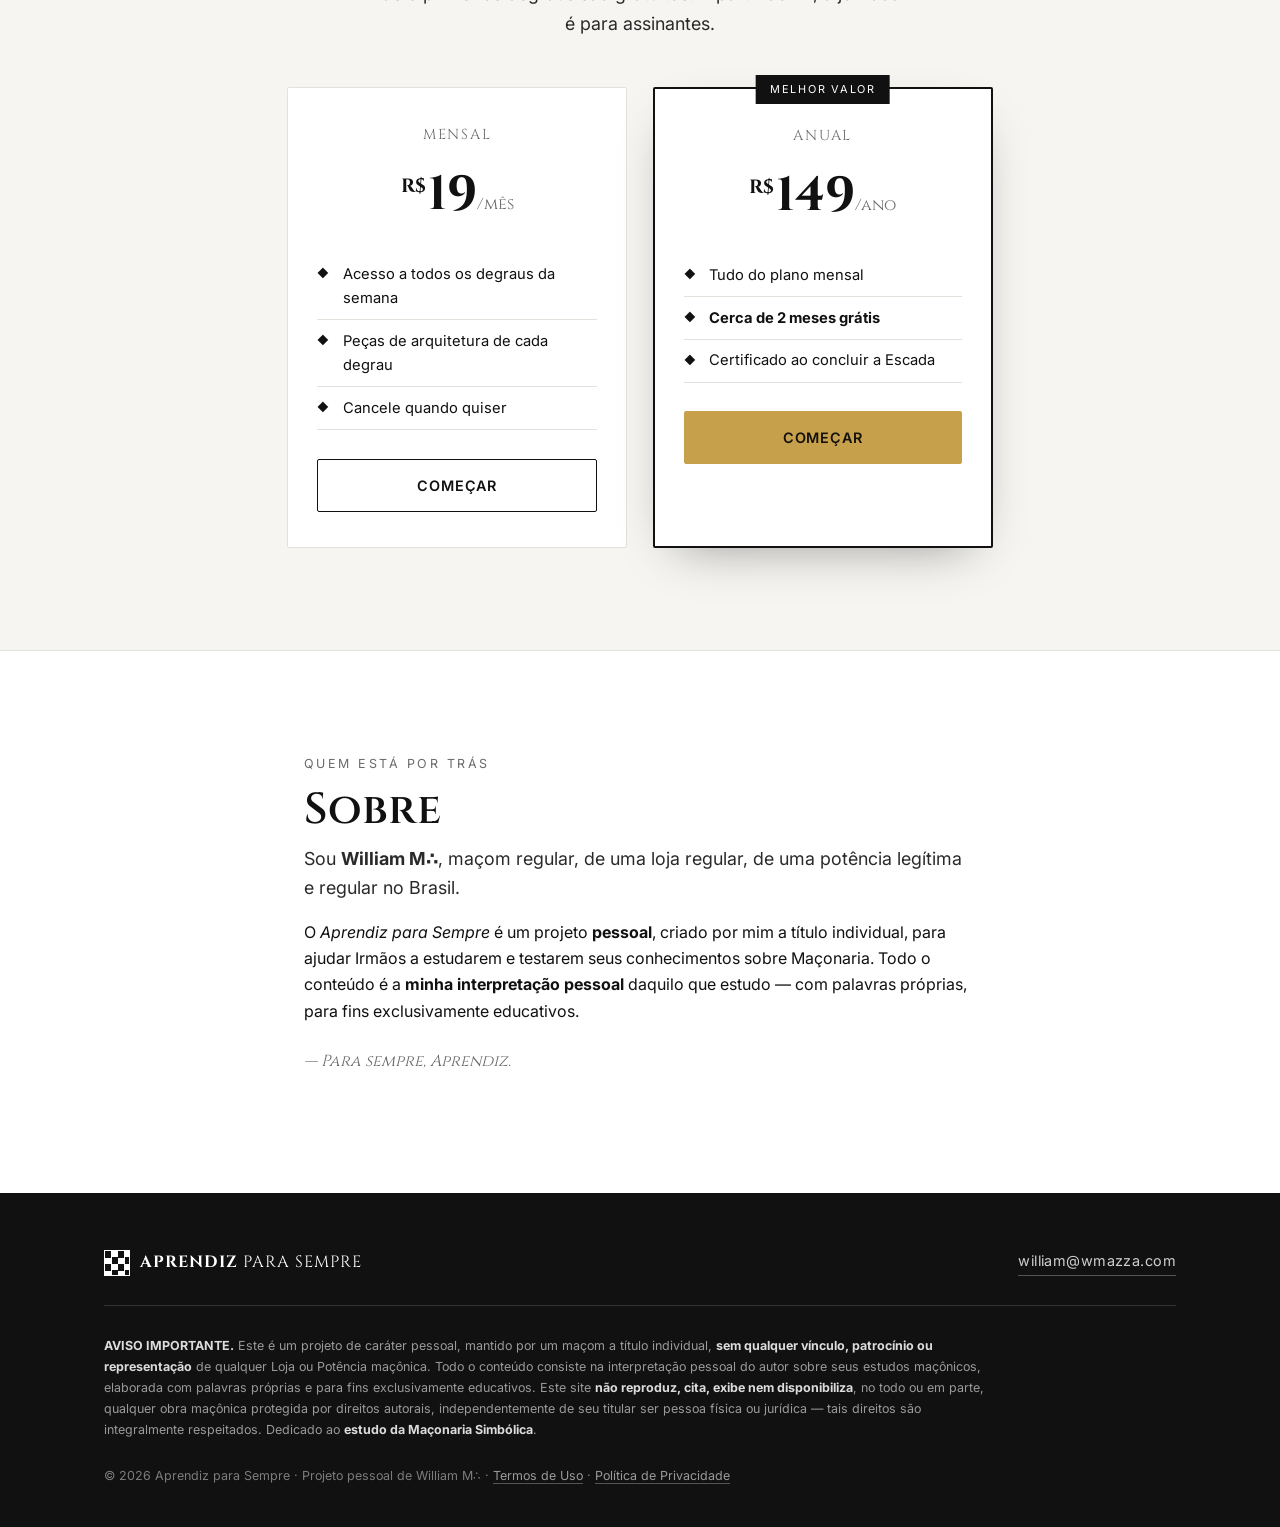
==== commit bb7baf03: "Corte de aprovacao 7/10, revisao verde/vermelho, sem cooldown, refazer so se reprovado - quiz_enviar" ====
--- a/index.html
+++ b/index.html
@@ -57,15 +57,16 @@
     </div>
   </section>
 
-  <!-- ===== PERFEIÇÃO / 100% ===== -->
+  <!-- ===== A RÉGUA: 7 DE 10 ===== -->
   <section class="section section--perfeicao">
     <div class="container narrow center">
-      <p class="eyebrow">A régua é a perfeição</p>
-      <h2 class="big-quote">Aqui não existe 9,9.</h2>
+      <p class="eyebrow">Feito para aprender</p>
+      <h2 class="big-quote">Acertou 7 das 10? Subiu.</h2>
       <p class="lead">
-        A Maçonaria busca a perfeição. Ou você acerta as <strong>10 questões</strong>,
-        ou volta à bancada, lapida a pedra e tenta de novo amanhã.
-        Cada questionário perfeito é <strong>um degrau a mais</strong>.
+        Chega de tudo-ou-nada. Você sobe o degrau acertando <strong>7 das 10 questões</strong> — e, ao
+        final, vê exatamente <strong>o que acertou e o que errou</strong>, para estudar de verdade.
+        Faltou? Refaz na hora, quantas vezes quiser. Quanto mais você acerta — e mais rápido —,
+        <strong>melhor no ranking</strong>.
       </p>
     </div>
   </section>
@@ -78,7 +79,7 @@
         <h2>A Escada de Jacó</h2>
         <p class="lead">
           São <strong>33 degraus</strong>, um novo questionário liberado
-          <strong>a cada semana</strong>. Gabarite as 10 questões e suba mais um degrau.
+          <strong>a cada semana</strong>. Acerte ao menos 7 das 10 questões e suba mais um degrau.
           E a cada degrau conquistado, você recebe uma <strong>peça de arquitetura</strong>
           sobre o tema daquela semana — para estudar e refletir durante os dias seguintes.
           Ao alcançar o topo, seu <strong>certificado</strong>.
@@ -121,7 +122,7 @@
         <li class="step">
           <span class="step__num">III</span>
           <h3>Suba a Escada</h3>
-          <p>Um questionário por semana, 10 questões, 100% para subir. No seu ritmo, com disciplina.</p>
+          <p>Um questionário por semana, 10 questões, 7 acertos para subir. Errou? Vê onde errou e refaz na hora. No seu ritmo.</p>
         </li>
         <li class="step">
           <span class="step__num">IV</span>
--- a/assets/css/styles.css
+++ b/assets/css/styles.css
@@ -309,18 +309,40 @@
 .escada-app { display: flex; flex-direction: column; gap: 6px; margin: 1.2rem 0 1rem; }
 .deg { display: flex; align-items: center; gap: 1rem; padding: 0.7rem 1rem; border: 1.5px solid var(--gray-line); border-radius: var(--radius); font-size: 0.9rem; }
 .deg__n { font-family: var(--font-display); font-weight: 600; min-width: 3.2ch; }
-.deg__label { color: var(--gray); font-size: 0.85rem; flex: 1; }
-.deg__free { font-size: 0.62rem; text-transform: uppercase; letter-spacing: 0.1em; border: 1px solid var(--gold); color: var(--gold); padding: 0.1rem 0.4rem; border-radius: 2px; }
+.deg__t { flex: 1; color: var(--ink-soft); font-size: 0.88rem; }
+.deg__t:empty { flex: 1; }
+.deg__label { color: var(--gray); font-size: 0.8rem; white-space: nowrap; }
+.deg__free { font-size: 0.62rem; text-transform: uppercase; letter-spacing: 0.1em; border: 1px solid var(--gold); color: var(--gold); padding: 0.1rem 0.4rem; border-radius: 2px; white-space: nowrap; }
 .deg__free--hidden { visibility: hidden; }
 .deg--aprovado { border-color: var(--gold); background: rgba(198, 160, 74, 0.12); }
+.deg--aprovado .deg__t { color: var(--ink); }
 .deg--aprovado .deg__label { color: var(--gold); }
 .deg--disponivel { border-color: var(--ink); cursor: pointer; transition: 0.15s; }
+.deg--disponivel .deg__t { color: var(--ink); }
 .deg--disponivel:hover { background: var(--ink); }
-.deg--disponivel:hover .deg__n, .deg--disponivel:hover .deg__label { color: var(--paper); }
+.deg--disponivel:hover .deg__n, .deg--disponivel:hover .deg__t, .deg--disponivel:hover .deg__label { color: var(--paper); }
 .deg--cooldown { opacity: 0.6; }
 .deg--bloqueado_semana { opacity: 0.4; border-style: dashed; }
 .deg--bloqueado_pago { opacity: 0.75; cursor: pointer; }
 .deg--bloqueado_pago:hover { opacity: 1; border-color: var(--gold); }
+.deg--aprovado { cursor: pointer; }
+.deg--aprovado:hover { border-color: var(--gold); }
+
+/* Revisão do quiz */
+.rev-nota { font-size: 0.82rem; color: var(--gray); margin: 0.4rem 0 0; }
+.rev-list { display: flex; flex-direction: column; gap: 0.8rem; margin: 1.3rem 0; }
+.rev-q { border: 1px solid var(--gray-line); border-left-width: 4px; border-radius: var(--radius); padding: 0.8rem 1rem; }
+.rev-q--ok { border-left-color: #2e7d32; }
+.rev-q--no { border-left-color: #c0392b; }
+.rev-q__head { font-size: 0.78rem; text-transform: uppercase; letter-spacing: 0.06em; color: var(--gray); margin-bottom: 0.4rem; }
+.rev-q__mark { font-weight: 700; }
+.rev-q__mark--ok { color: #2e7d32; }
+.rev-q__mark--no { color: #c0392b; }
+.rev-q__perg { font-weight: 500; margin: 0 0 0.6rem; }
+.rev-q__alts { list-style: none; padding: 0; margin: 0; display: flex; flex-direction: column; gap: 0.35rem; }
+.rev-alt { padding: 0.45rem 0.7rem; border: 1px solid var(--gray-line); border-radius: var(--radius); font-size: 0.9rem; color: var(--ink-soft); }
+.rev-alt--ok { border-color: #2e7d32; background: rgba(46,125,50,0.1); color: #1b5e20; font-weight: 500; }
+.rev-alt--no { border-color: #c0392b; background: rgba(192,57,43,0.1); color: #922b21; font-weight: 500; }
 
 .planos-app { display: flex; flex-direction: column; gap: 0.6rem; margin: 1.2rem 0; }
 .plano-op { display: flex; align-items: center; gap: 0.7rem; padding: 0.9rem 1rem; border: 1.5px solid var(--gray-line); border-radius: var(--radius); cursor: pointer; }
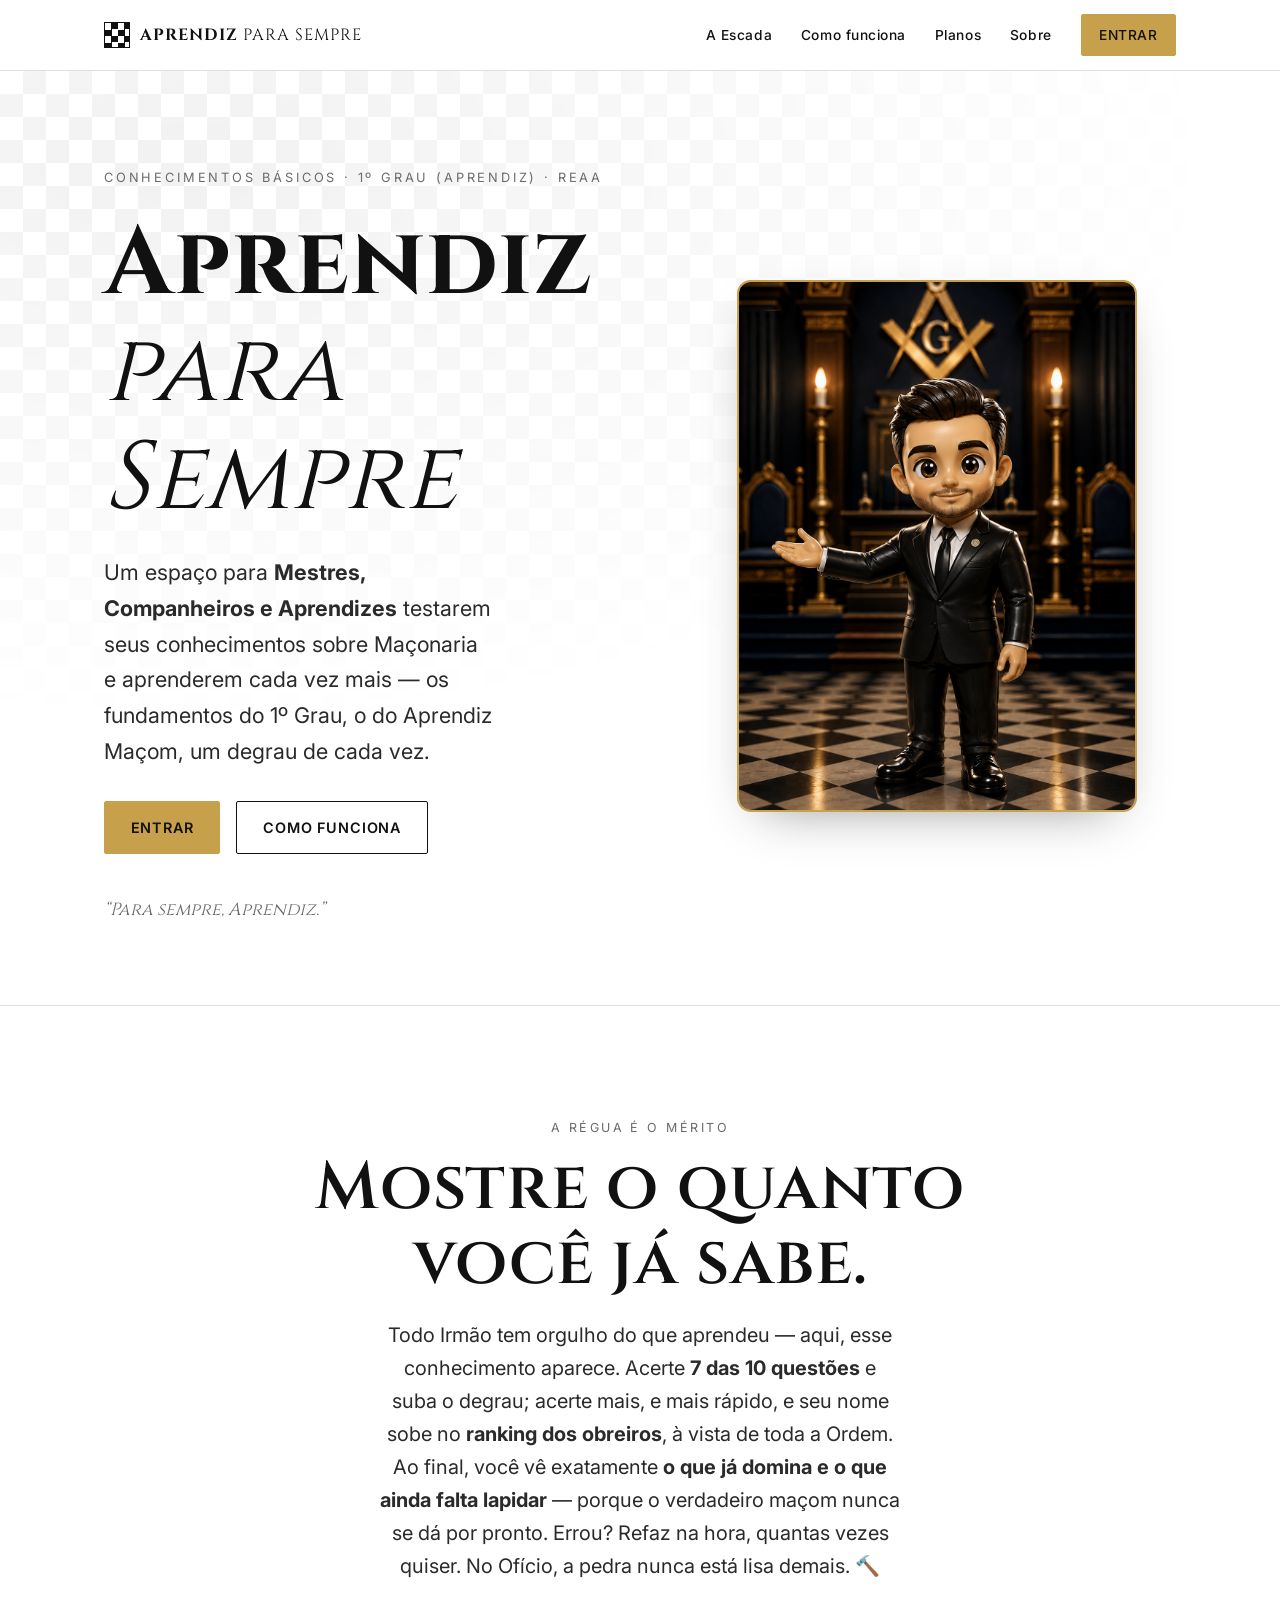
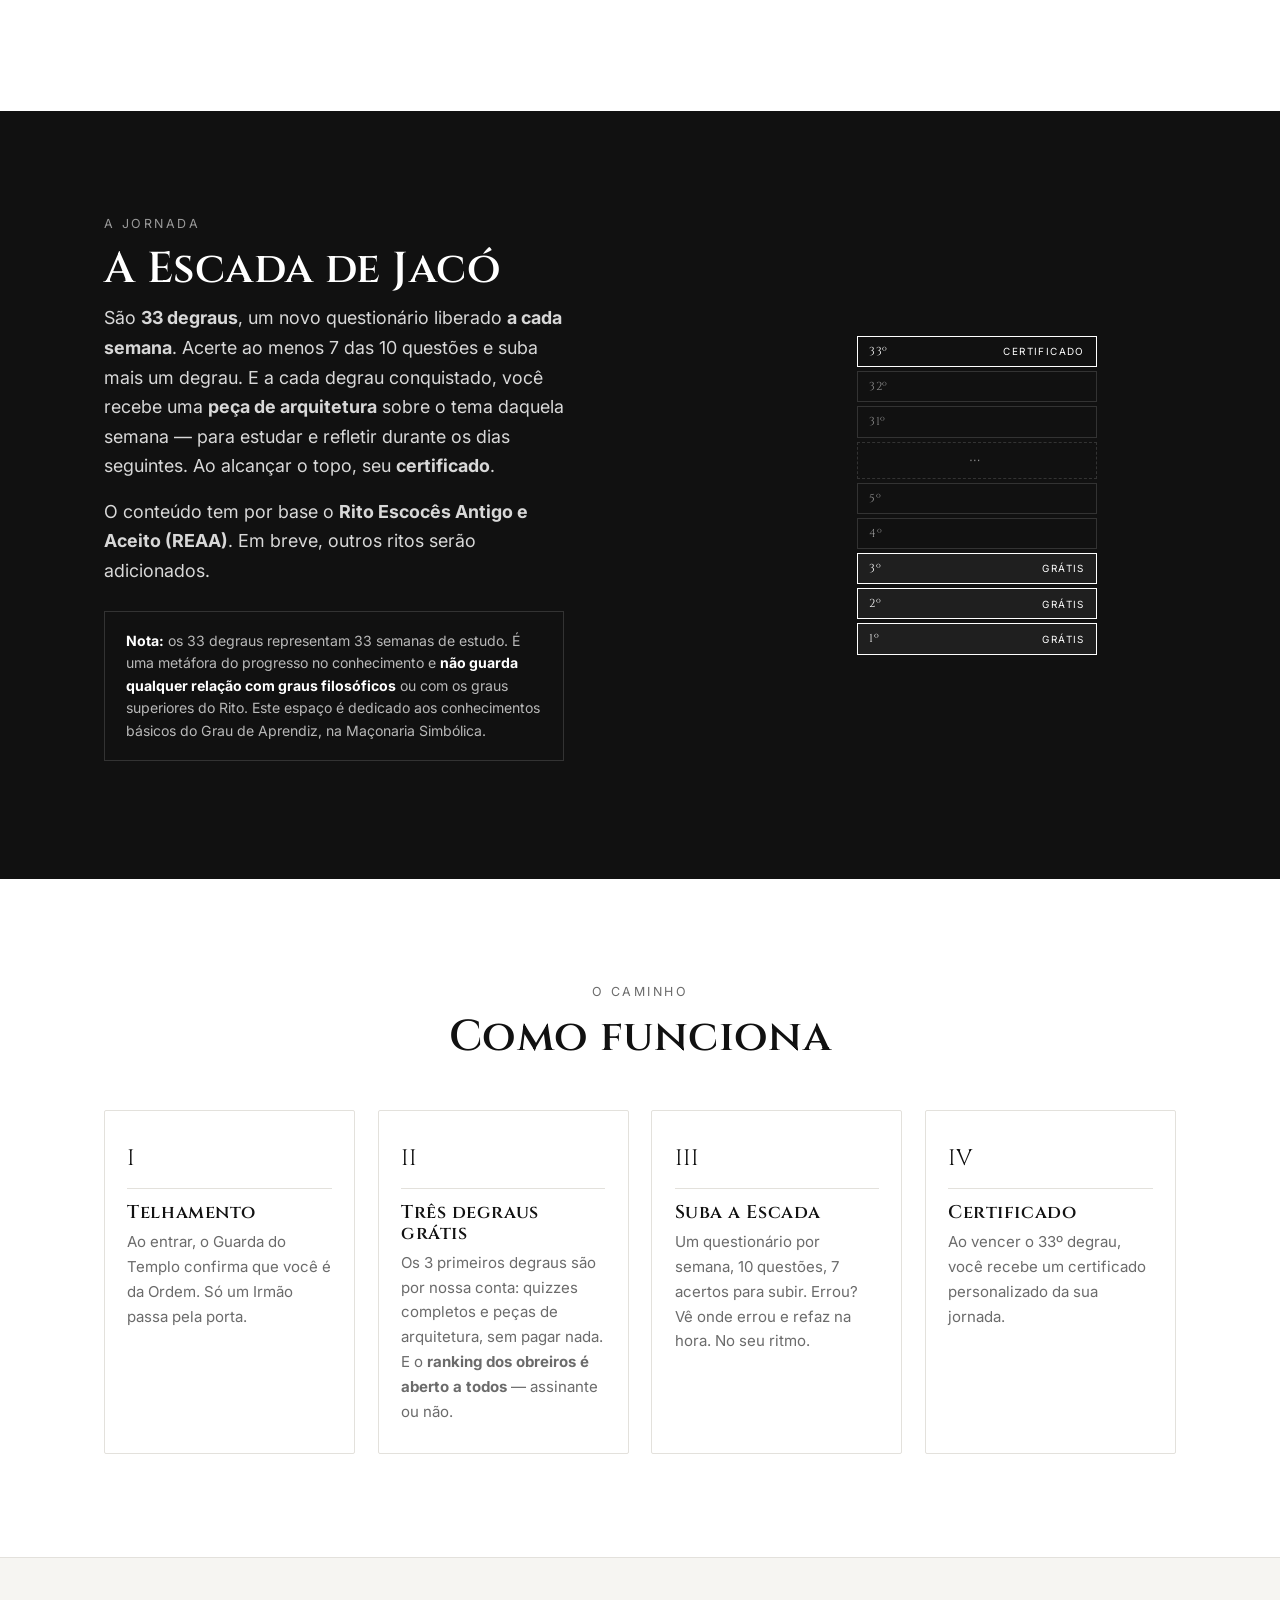
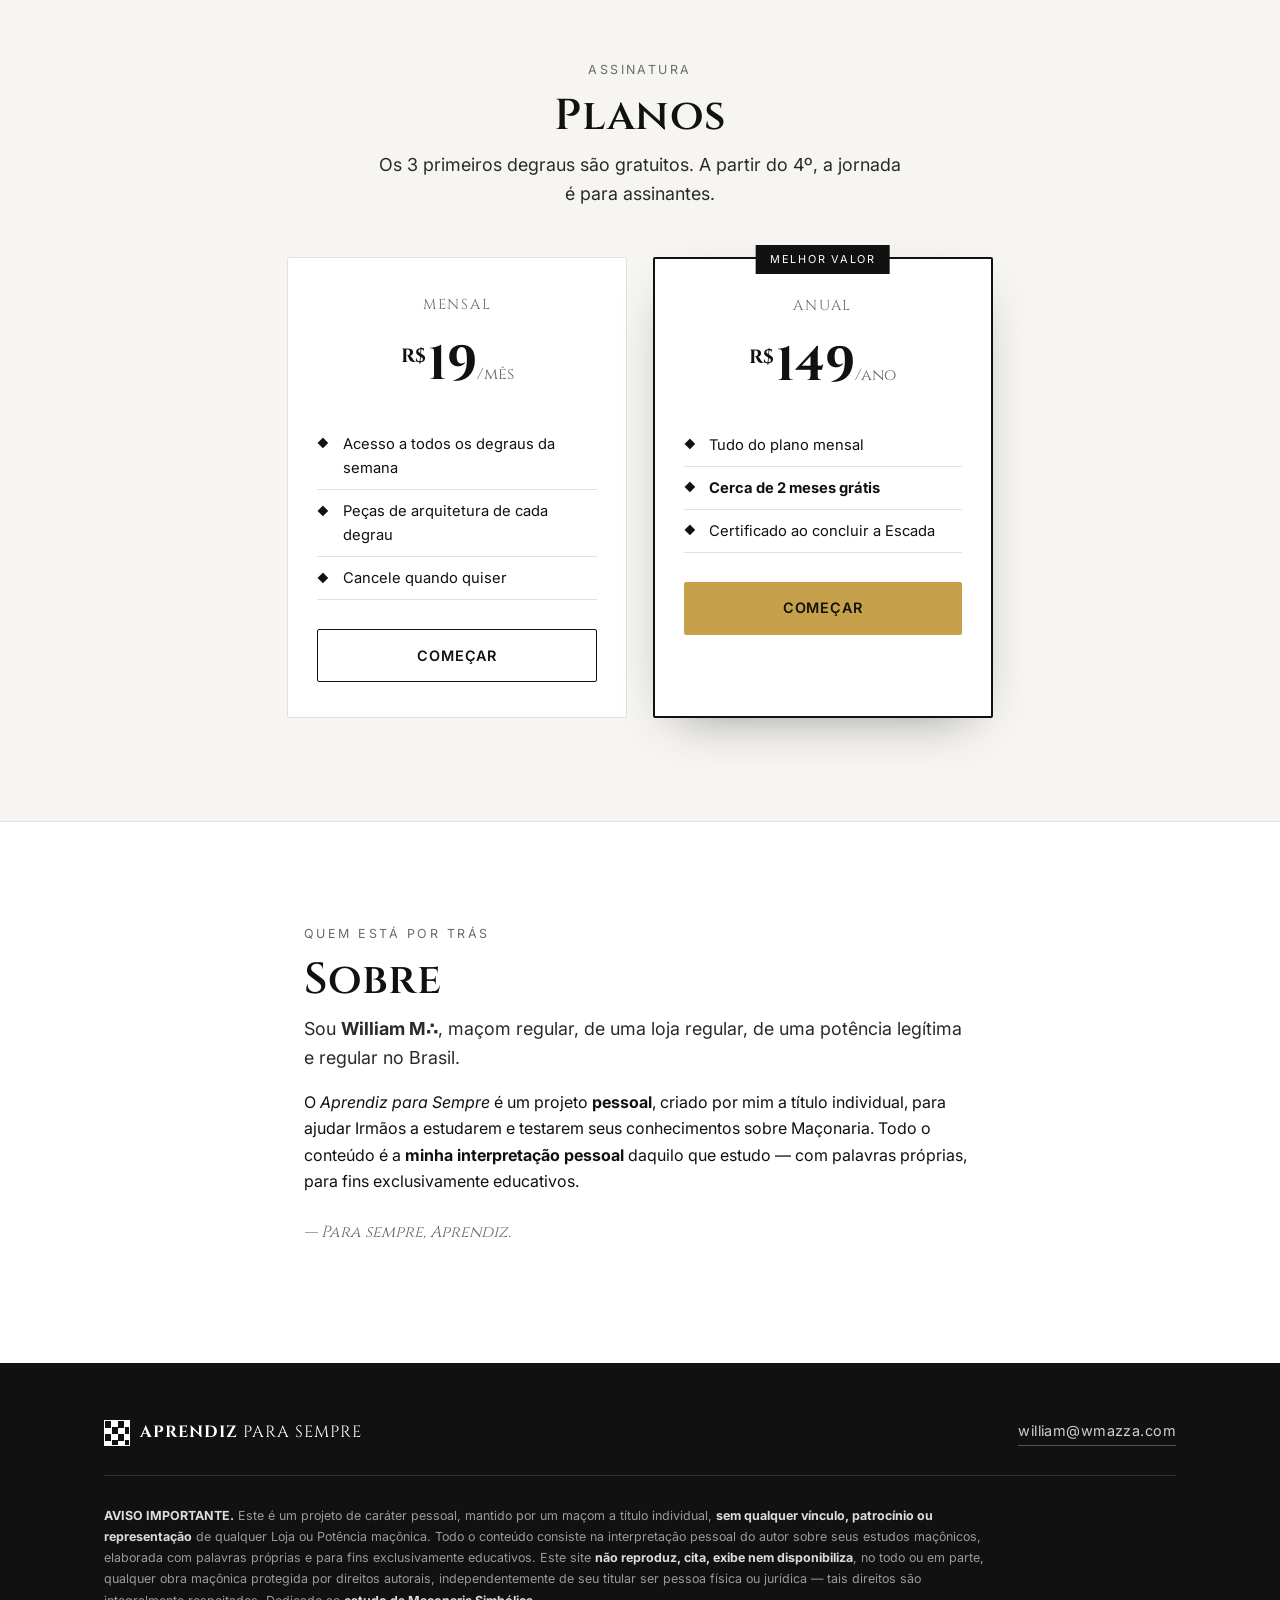
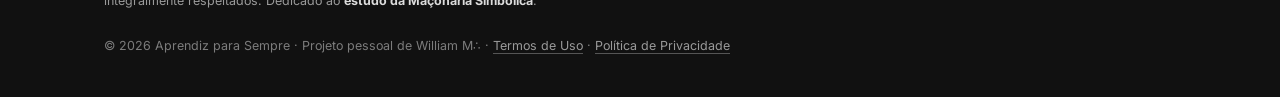
==== commit 44ebc58e: "Landing: contador de obreiros ao vivo, trecho reescrito (merito/reconhecimento) e mencao a Mestres/C" ====
--- a/index.html
+++ b/index.html
@@ -42,8 +42,9 @@
         <p class="kicker">Conhecimentos básicos &middot; 1º Grau (Aprendiz) &middot; REAA</p>
         <h1 class="hero__title">Aprendiz<br /><em>para Sempre</em></h1>
         <p class="hero__lead">
-          Teste e aprofunde os <strong>conhecimentos básicos da Maçonaria</strong> —
-          os fundamentos do 1º Grau, o do Aprendiz Maçom — um degrau de cada vez.
+          Um espaço para <strong>Mestres, Companheiros e Aprendizes</strong> testarem seus
+          conhecimentos sobre Maçonaria e aprenderem cada vez mais — os fundamentos do 1º Grau,
+          o do Aprendiz Maçom, um degrau de cada vez.
         </p>
         <div class="hero__actions">
           <a href="app.html" class="btn btn--solid">Entrar</a>
@@ -57,16 +58,26 @@
     </div>
   </section>
 
-  <!-- ===== A RÉGUA: 7 DE 10 ===== -->
+  <!-- ===== OBREIROS (contador ao vivo) ===== -->
+  <section class="obreiros" id="obreiros" hidden aria-label="Obreiros na plataforma">
+    <div class="container center">
+      <p class="obreiros__num"><span id="obreirosCount">0</span></p>
+      <p class="obreiros__label">obreiros já estão lapidando a pedra bruta</p>
+    </div>
+  </section>
+
+  <!-- ===== A RÉGUA: O MÉRITO ===== -->
   <section class="section section--perfeicao">
     <div class="container narrow center">
-      <p class="eyebrow">Feito para aprender</p>
-      <h2 class="big-quote">Acertou 7 das 10? Subiu.</h2>
+      <p class="eyebrow">A régua é o mérito</p>
+      <h2 class="big-quote">Mostre o quanto você já sabe.</h2>
       <p class="lead">
-        Chega de tudo-ou-nada. Você sobe o degrau acertando <strong>7 das 10 questões</strong> — e, ao
-        final, vê exatamente <strong>o que acertou e o que errou</strong>, para estudar de verdade.
-        Faltou? Refaz na hora, quantas vezes quiser. Quanto mais você acerta — e mais rápido —,
-        <strong>melhor no ranking</strong>.
+        Todo Irmão tem orgulho do que aprendeu — aqui, esse conhecimento aparece. Acerte
+        <strong>7 das 10 questões</strong> e suba o degrau; acerte mais, e mais rápido, e seu nome
+        sobe no <strong>ranking dos obreiros</strong>, à vista de toda a Ordem. Ao final, você vê
+        exatamente <strong>o que já domina e o que ainda falta lapidar</strong> — porque o verdadeiro
+        maçom nunca se dá por pronto. Errou? Refaz na hora, quantas vezes quiser. No Ofício, a pedra
+        nunca está lisa demais. 🔨
       </p>
     </div>
   </section>
@@ -217,6 +228,7 @@
   <!-- toast -->
   <div class="toast" id="toast" role="status" aria-live="polite"></div>
 
+  <script src="assets/js/config.js"></script>
   <script src="assets/js/main.js"></script>
 </body>
 </html>
--- a/assets/css/styles.css
+++ b/assets/css/styles.css
@@ -399,4 +399,9 @@
 .peca-texto hr { border: none; border-top: 1px solid var(--gray-line); margin: 1.5rem 0; }
 .peca-texto strong { color: var(--ink); font-weight: 600; }
 .peca-texto blockquote { margin: 1.1rem 0; padding: 0.7rem 1.1rem; border-left: 3px solid var(--gold); background: rgba(198,160,74,0.06); color: var(--ink-soft); font-style: italic; }
+
+/* Contador de obreiros na landing */
+.obreiros { padding: 2.6rem 0; text-align: center; border-top: 1px solid var(--gray-line); border-bottom: 1px solid var(--gray-line); background: var(--paper-warm); }
+.obreiros__num { font-family: var(--font-display); font-weight: 700; font-size: clamp(2.6rem, 9vw, 4.4rem); line-height: 1; color: var(--gold); }
+.obreiros__label { margin-top: 0.55rem; text-transform: uppercase; letter-spacing: 0.14em; font-size: 0.8rem; color: var(--ink-soft); }
 .peca-nota { font-size: 0.8rem; font-style: italic; color: var(--gray); margin: 1.2rem 0 0; padding-top: 0.8rem; border-top: 1px solid var(--gray-line); }
